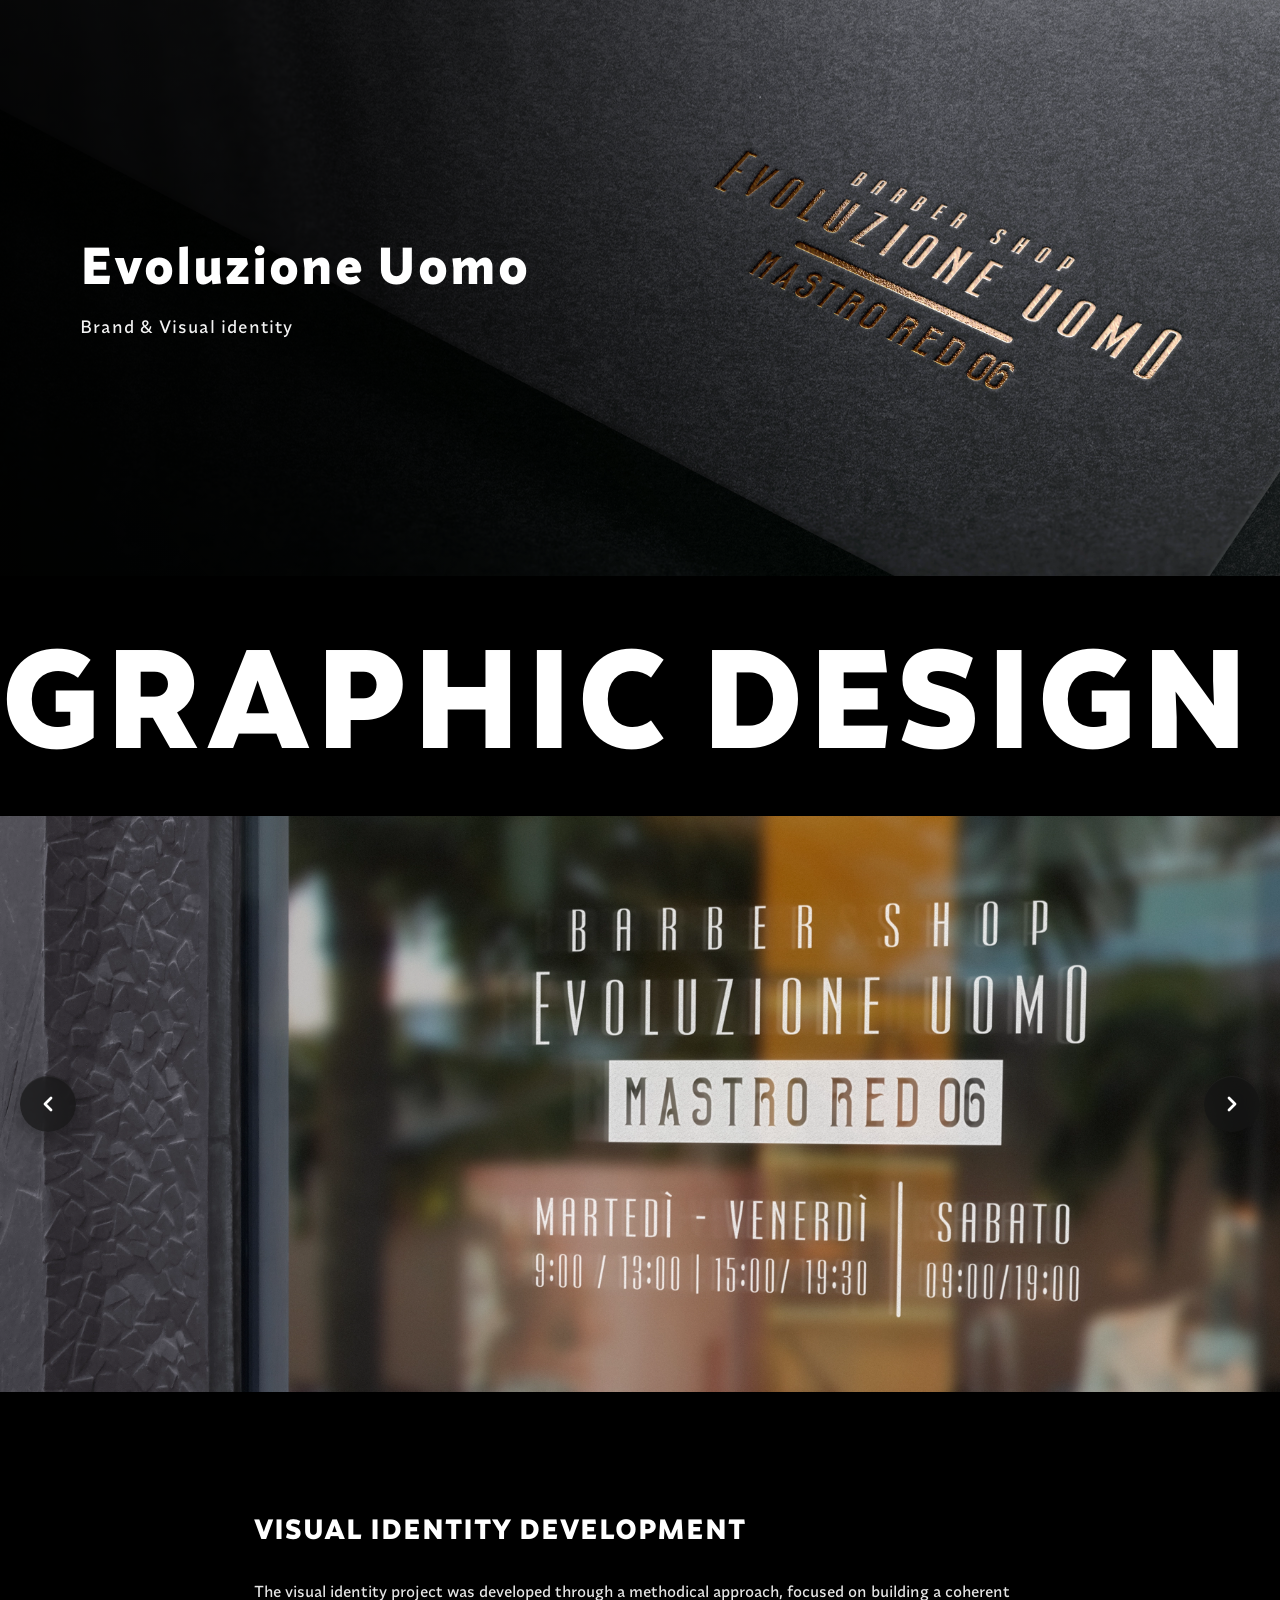
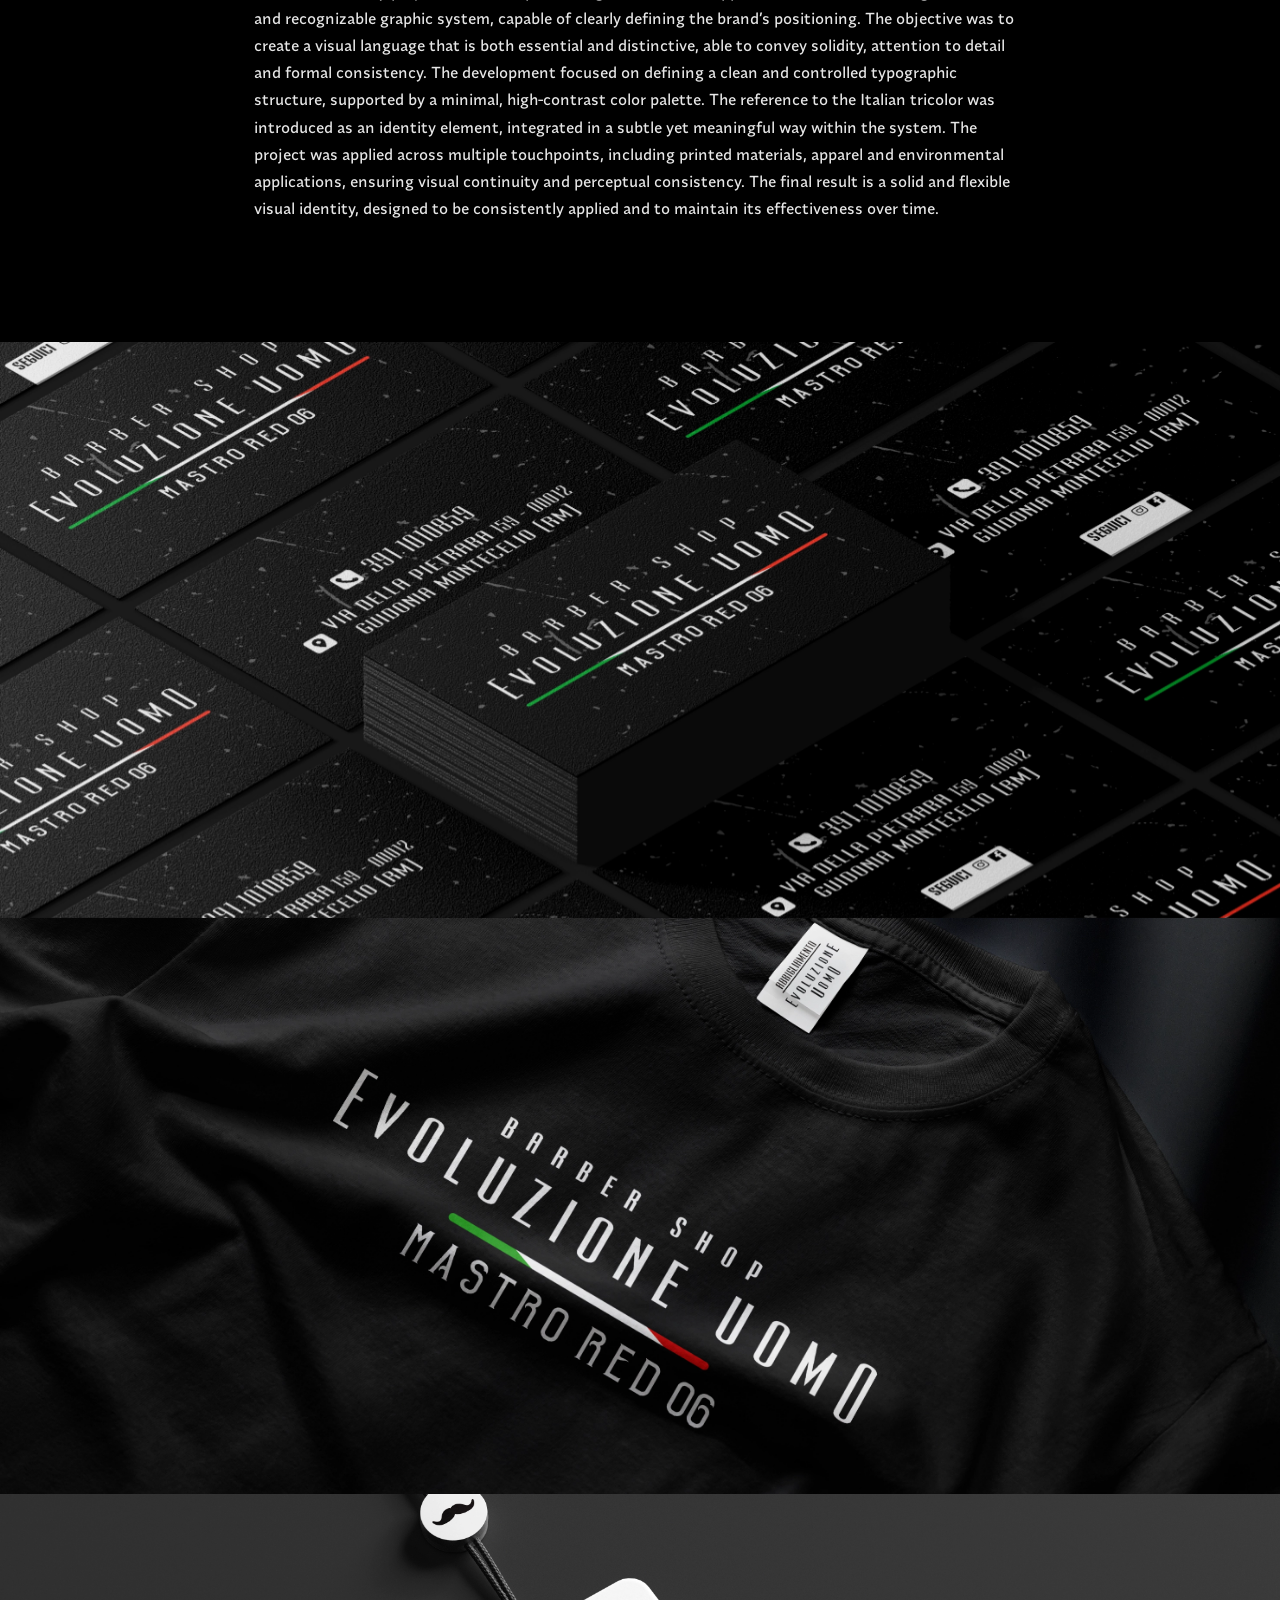
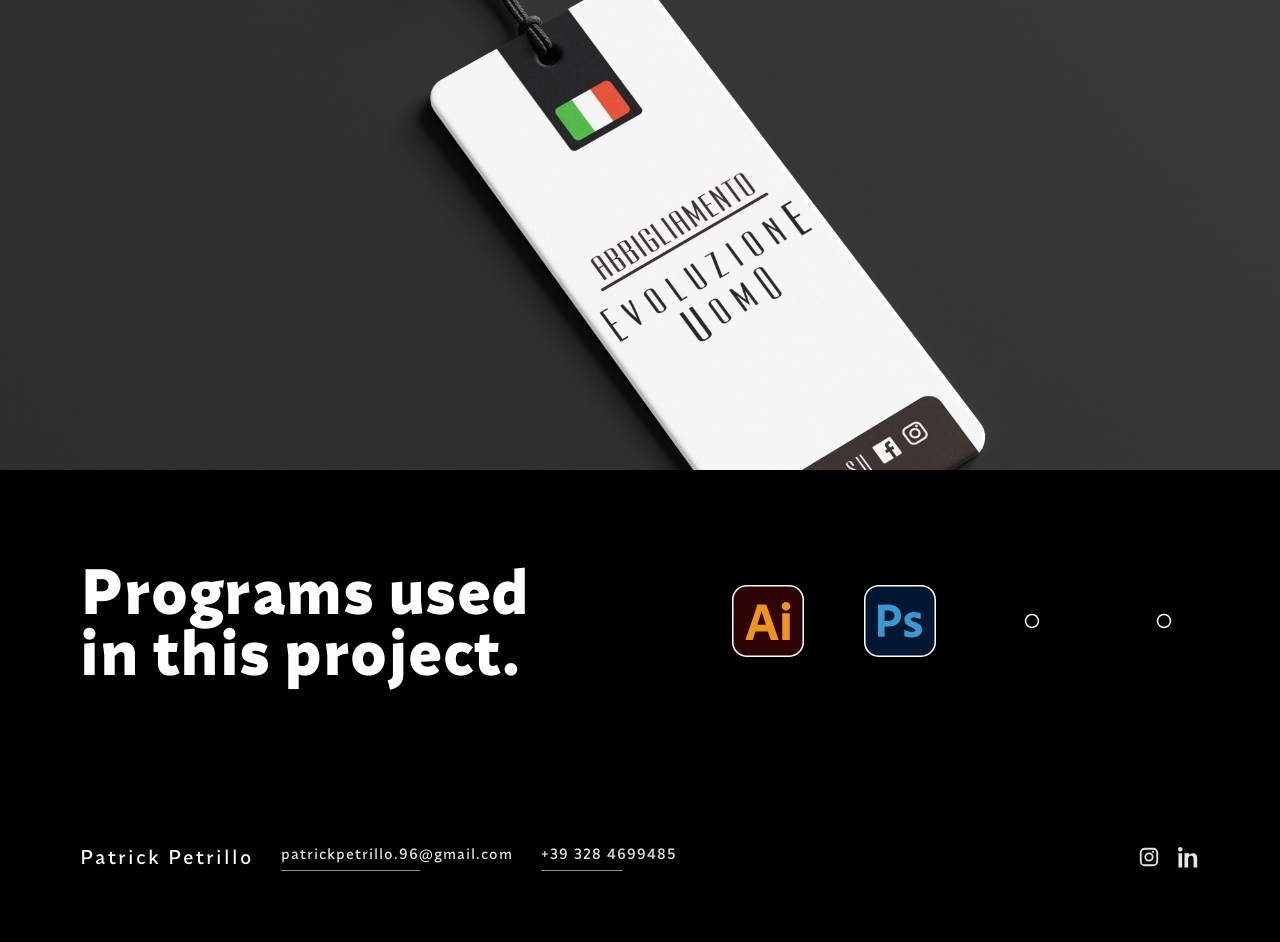
==== Evoluzione Uomo.html @ 011b824c "Update Evoluzione Uomo.html" ====
<!DOCTYPE html>
<html lang="it">
<head>
  <meta charset="UTF-8" />
  <title>Evoluzione Uomo</title>
  <meta name="viewport" content="width=device-width, initial-scale=1.0" />
  <link rel="stylesheet" href="style.css" />
  <script src="main.js" defer></script>
</head>
<body>

  <!-- =====================
     FLOATING HOME BUTTON
====================== -->
<a href="index.html" class="floating-home" aria-label="Torna alla home">
  <h1 class="floating-home__text">HOME</h1>
</a>
  

  <!-- =====================
       MODULO HERO 2
  ====================== -->
  <section class="hero2" aria-label="Rebuild">
    <div class="hero2__visual">
      <img
        class="hero2__media"
        src="Evoluzione Uomo/LogoOrizontale.webp"
        alt="Rebuild"
      />
      <div class="hero2__overlay"></div>

      <div class="hero2__inner">
        <div class="hero2__content">
          <h1 class="hero2__title">Evoluzione Uomo</h1>
          <p class="hero2__subtitle">Brand &amp; Visual identity</p>
        </div>
      </div>
    </div>
  </section>

  <!-- =====================
       MODULO MARQUEE TEXT
  ====================== -->
  <section class="marquee" aria-label="Marquee text">
    <div class="marquee-track">
      <div class="marquee-text">
        GRAPHIC DESIGN — BRAND & VISUAL IDENTITY, MERCHANDISING -
      </div>
      <div class="marquee-text" aria-hidden="true">
        GRAPHIC DESIGN — BRAND & VISUAL IDENTITY, MERCHANDISING -
      </div>
    </div>
  </section>

  <!-- =====================
       MODULO GALLERY (FULL) — SLIDER
  ====================== -->
  <section class="gallery-full" aria-label="Gallery full image" data-gallery>
    <div class="gallery-full__frame">

      <div class="gallery-full__viewport">
        <div class="gallery-full__track" data-gallery-track>
          <img class="gallery-full__slide" src="Evoluzione Uomo/Vetrofania.webp" alt="Evoluzione Uomo">
          <img class="gallery-full__slide" src="Evoluzione Uomo/Vetrofania2.webp" alt="Evoluzione Uomo">
        </div>
      </div>

      <button class="gallery-full__arrow gallery-full__arrow--left" type="button" data-gallery-prev aria-label="Immagine precedente">
        <svg class="gallery-full__arrow-svg" viewBox="0 0 24 24" aria-hidden="true">
          <path d="M15 6 L9 12 L15 18"/>
        </svg>
      </button>

      <button class="gallery-full__arrow gallery-full__arrow--right" type="button" data-gallery-next aria-label="Immagine successiva">
        <svg class="gallery-full__arrow-svg" viewBox="0 0 24 24" aria-hidden="true">
          <path d="M9 6 L15 12 L9 18"/>
        </svg>
      </button>

    </div>
  </section>

  <!-- =====================
       MODULO TESTO
  ====================== -->
  <section class="text-module2" aria-label="Testo progetto">
    <div class="text-module__inner">
      <h2 class="text-module__title">
        VISUAL IDENTITY DEVELOPMENT
      </h2>

      <div class="text-module__body">

        
        <p>
        The visual identity project was developed through a methodical approach, focused on building a coherent and recognizable graphic system, capable of clearly defining the brand’s positioning.
The objective was to create a visual language that is both essential and distinctive, able to convey solidity, attention to detail and formal consistency.
The development focused on defining a clean and controlled typographic structure, supported by a minimal, high-contrast color palette. The reference to the Italian tricolor was introduced as an identity element, integrated in a subtle yet meaningful way within the system.
The project was applied across multiple touchpoints, including printed materials, apparel and environmental applications, ensuring visual continuity and perceptual consistency.
The final result is a solid and flexible visual identity, designed to be consistently applied and to maintain its effectiveness over time.
        </p>


        
      </div>
    </div>
  </section>

  <!-- =====================
       MODULO GALLERY (FULL) — SLIDER
  ====================== -->
  <section class="gallery-full" aria-label="Gallery full image" data-gallery>
    <div class="gallery-full__frame">

      <div class="gallery-full__viewport">
        <div class="gallery-full__track" data-gallery-track>
          <img class="gallery-full__slide" src="Evoluzione Uomo/Business Cards.webp" alt="Evoluzione Uomo">
        </div>
      </div>

      <button class="gallery-full__arrow gallery-full__arrow--left" type="button" data-gallery-prev aria-label="Immagine precedente">
        <svg class="gallery-full__arrow-svg" viewBox="0 0 24 24" aria-hidden="true">
          <path d="M15 6 L9 12 L15 18"/>
        </svg>
      </button>

      <button class="gallery-full__arrow gallery-full__arrow--right" type="button" data-gallery-next aria-label="Immagine successiva">
        <svg class="gallery-full__arrow-svg" viewBox="0 0 24 24" aria-hidden="true">
          <path d="M9 6 L15 12 L9 18"/>
        </svg>
      </button>

    </div>
  </section>

  <!-- =====================
       MODULO GALLERY (FULL) — SLIDER
  ====================== -->
  <section class="gallery-full" aria-label="Gallery full image" data-gallery>
    <div class="gallery-full__frame">

      <div class="gallery-full__viewport">
        <div class="gallery-full__track" data-gallery-track>
          <img class="gallery-full__slide" src="Evoluzione Uomo/T-Shirt.webp" alt="Evoluzione Uomo">
        </div>
      </div>

      <button class="gallery-full__arrow gallery-full__arrow--left" type="button" data-gallery-prev aria-label="Immagine precedente">
        <svg class="gallery-full__arrow-svg" viewBox="0 0 24 24" aria-hidden="true">
          <path d="M15 6 L9 12 L15 18"/>
        </svg>
      </button>

      <button class="gallery-full__arrow gallery-full__arrow--right" type="button" data-gallery-next aria-label="Immagine successiva">
        <svg class="gallery-full__arrow-svg" viewBox="0 0 24 24" aria-hidden="true">
          <path d="M9 6 L15 12 L9 18"/>
        </svg>
      </button>

    </div>
  </section>

  <!-- =====================
       MODULO GALLERY (FULL) — SLIDER
  ====================== -->
  <section class="gallery-full" aria-label="Gallery full image" data-gallery>
    <div class="gallery-full__frame">

      <div class="gallery-full__viewport">
        <div class="gallery-full__track" data-gallery-track>
          <img class="gallery-full__slide" src="Evoluzione Uomo/Cartellino.webp" alt="Evoluzione Uomo">
        </div>
      </div>

      <button class="gallery-full__arrow gallery-full__arrow--left" type="button" data-gallery-prev aria-label="Immagine precedente">
        <svg class="gallery-full__arrow-svg" viewBox="0 0 24 24" aria-hidden="true">
          <path d="M15 6 L9 12 L15 18"/>
        </svg>
      </button>

      <button class="gallery-full__arrow gallery-full__arrow--right" type="button" data-gallery-next aria-label="Immagine successiva">
        <svg class="gallery-full__arrow-svg" viewBox="0 0 24 24" aria-hidden="true">
          <path d="M9 6 L15 12 L9 18"/>
        </svg>
      </button>

    </div>
  </section>

  <!-- =====================
       MODULO PROGRAMS USED
  ====================== -->
  <section class="programs-module-1" aria-label="Programs used in this project">
    <div class="programs-module__inner">

      <div class="programs-module__text">
        <h2 class="programs-module__title-1">
          Programs used<br>
          in this project.
        </h2>
      </div>

      <div class="programs-module__icons">
        <div class="programs-module__grid">

          <div class="programs-module__icon">
            <img src="SVG/icon 01-01.svg" alt="Program icon 1">
          </div>

          <div class="programs-module__icon">
            <img src="SVG/icon 01-02.svg" alt="Program icon 2">
          </div>

          <div class="programs-module__icon">
            <img src="SVG/icon 01-05.svg" alt="Program icon 3">
          </div>

          <div class="programs-module__icon">
            <img src="SVG/icon 01-05.svg" alt="Program icon 4">
          </div>

        </div>
      </div>

    </div>
  </section>






  
  <!-- =====================
       MODULO CONTATTI & SOCIAL
  ====================== -->
  <section class="contact-bar" aria-label="Contatti e social">
    <div class="contact-bar__inner">

      <div class="contact-bar__left">
        <span class="contact-bar__name">Patrick Petrillo</span>

        <a class="contact-bar__link" href="mailto:patrickpetrillo.96@gmail.com">
          patrickpetrillo.96@gmail.com
        </a>

        <a class="contact-bar__link" href="tel:+393284699485">
          +39 328 4699485
        </a>
      </div>

      <div class="contact-bar__right" aria-label="Social links">
        <a class="contact-bar__social" href="https://www.instagram.com/patrickpetrillo/" target="_blank" rel="noopener" aria-label="Instagram">
          <svg viewBox="0 0 24 24" aria-hidden="true">
            <path d="M7.5 2h9A5.5 5.5 0 0 1 22 7.5v9A5.5 5.5 0 0 1 16.5 22h-9A5.5 5.5 0 0 1 2 16.5v-9A5.5 5.5 0 0 1 7.5 2zm0 2A3.5 3.5 0 0 0 4 7.5v9A3.5 3.5 0 0 0 7.5 20h9a3.5 3.5 0 0 0 3.5-3.5v-9A3.5 3.5 0 0 0 16.5 4h-9z"/>
            <path d="M12 7a5 5 0 1 1 0 10 5 5 0 0 1 0-10zm0 2a3 3 0 1 0 0 6 3 3 0 0 0 0-6z"/>
            <path d="M17.6 6.4a1.2 1.2 0 1 1-2.4 0 1.2 1.2 0 0 1 2.4 0z"/>
          </svg>
        </a>

        <a class="contact-bar__social" href="https://www.linkedin.com/in/patrick-petrillo-040746150/" target="_blank" rel="noopener" aria-label="LinkedIn">
          <svg viewBox="0 0 24 24" aria-hidden="true">
            <path d="M4.98 3.5C4.98 4.88 3.87 6 2.5 6S0 4.88 0 3.5 1.12 1 2.5 1s2.48 1.12 2.48 2.5zM0.5 23.5h4V7.98h-4V23.5zM8.5 7.98h3.83v2.12h.05c.53-1 1.84-2.06 3.79-2.06 4.05 0 4.8 2.66 4.8 6.12v9.34h-4v-8.28c0-1.97-.04-4.5-2.74-4.5-2.74 0-3.16 2.14-3.16 4.35v8.43h-4V7.98z"/>
          </svg>
        </a>
      </div>

    </div>
  </section>

</body>
</html>
---- style.css ----
/* =====================
   RESET
===================== */
* {
  margin: 0;
  padding: 0;
  box-sizing: border-box;
}

/* =====================
   FONT
===================== */
@font-face {
  font-family: "Synonym_Bold";
  src: url("Font/Synonym-Bold.otf") format("opentype");
  font-weight: 400;
  font-style: normal;
  font-display: swap;
}

@font-face {
  font-family: "Synonym_Medium";
  src: url("Font/Synonym-Medium.otf") format("opentype");
  font-weight: 400;
  font-style: normal;
  font-display: swap;
}

@font-face {
  font-family: "Synonym_Light";
  src: url("Font/Synonym-Light.otf") format("opentype");
  font-weight: 400;
  font-style: normal;
  font-display: swap;
}

/* =====================
   TYPOGRAPHY SYSTEM
===================== */
:root {
  --font-primary: "Synonym_Bold", sans-serif;
  --font-secondary: "Synonym_Medium", sans-serif;

  --font-h1: var(--font-primary);
  --font-h2: var(--font-primary);
  --font-h3: var(--font-primary);
  --font-h4: var(--font-primary);
  --font-h5: var(--font-primary);
  --font-h6: var(--font-primary);
  --font-body: var(--font-primary);

  --weight-h1: 700;
  --weight-h2: 600;
  --weight-h3: 600;
  --weight-h4: 600;
  --weight-h5: 600;
  --weight-h6: 600;
  --weight-body: 400;
}

/* =====================
   BASE
===================== */
html,
body {
  width: 100%;
  overflow-x: hidden;
}

body {
  background: #000;
  color: #fff;
  font-family: "Synonym_Medium", sans-serif;
  font-weight: var(--weight-body);
  line-height: 1.5;
  -webkit-font-smoothing: antialiased;
  text-rendering: optimizeLegibility;
}


/* =====================
   HEADINGS
===================== */
h1,
h2,
h3,
h4,
h5,
h6 {
  margin: 0;
  line-height: 1.2;
}

h1 {
  font-family: "Synonym_Bold", sans-serif;
  font-weight: var(--weight-h1);
  font-size: clamp(40px, 5vw, 64px);
  letter-spacing: 1px;
}

h2 {
  font-family: "Synonym_Bold", sans-serif;
  font-weight: var(--weight-h2);
  font-size: clamp(32px, 4vw, 48px);
  letter-spacing: 0.5px;
}

h3 {
  font-family: "Synonym_Bold", sans-serif;
  font-weight: var(--weight-h3);
  font-size: clamp(24px, 3vw, 32px);
  letter-spacing: 0.5px;
}

h4 {
  font-family: "Synonym_Light", sans-serif;
  font-weight: var(--weight-h4);
  letter-spacing: 8px;
}

h5 {
  font-family: var(--font-h5);
  font-weight: var(--weight-h5);
  font-size: 16px;
}

h6 {
  font-family: var(--font-h6);
  font-weight: var(--weight-h6);
  font-size: 14px;
}

/* =====================
   TEXT
===================== */
p {
  font-size: 16px;
  line-height: 1.7;
  opacity: 0.9;
  margin: 0;
}

/* =====================
   MODULO HERO
===================== */
.hero {
  position: relative;
  height: 100vh;
  overflow: hidden;
}

.hero-media {
  position: absolute;
  inset: 0;
  width: 100%;
  height: 100%;
  object-fit: cover;
  transform: scale(1.05);
}

.hero-video {
  z-index: 0;
}

.hero-img {
  z-index: -1;
}

.hero::after {
  content: "";
  position: absolute;
  inset: 0;
  background: rgba(0, 0, 0, 0.45);
  z-index: 1;
}

.hero-content {
  position: relative;
  z-index: 2;
  height: 100%;
  padding: 80px;
  display: flex;
  flex-direction: column;
  justify-content: flex-end;
  align-items: center;
  text-align: center;
}

.hero-content h1 {
  font-size: 40px;
  letter-spacing: 4px;
  margin-bottom: 10px;
}

.hero-scroll {
  display: flex;
  flex-direction: column;
  align-items: center;
  font-size: 10px;
  letter-spacing: 3px;
  opacity: 0.8;
}

.arrow {
  width: 1px;
  height: 30px;
  background: #fff;
  margin-top: 10px;
  animation: arrowMove 1.6s infinite ease-in-out;
}

@keyframes arrowMove {
  0% {
    transform: translateY(0);
    opacity: 0.2;
  }
  50% {
    transform: translateY(12px);
    opacity: 1;
  }
  100% {
    transform: translateY(0);
    opacity: 0.2;
  }
}

/* =====================
   MODULO MARQUEE TEXT
===================== */
.marquee {
  background: #000000;
  color: #ffffff;
  overflow: hidden;
  height: 240px;
  display: flex;
  align-items: center;
}

.marquee-track {
  display: flex;
  width: max-content;
  will-change: transform;
  animation: marqueeMove 22s linear infinite;
}

.marquee-text {
  font-family: "Synonym_Bold", sans-serif;
  font-size: 140px;
  font-weight: 600;
  letter-spacing: 2px;
  white-space: nowrap;
  padding-right: 80px;
  line-height: 1;
}

@keyframes marqueeMove {
  from {
    transform: translateX(0);
  }
  to {
    transform: translateX(-50%);
  }
}

.marquee:hover .marquee-track {
  animation-duration: 28s;
}

@media (max-width: 600px) {
  .marquee {
    height: 120px;
  }

  .marquee-text {
    font-size: 62px;
    padding-right: 40px;
    letter-spacing: 1px;
  }

  .marquee-track {
    animation-duration: 18s;
  }
}

/* =====================
   MODULO PORTFOLIO
===================== */
.portfolio {
  background: #000000;
  padding: 0 0 110px;
}

.portfolio__grid {
  max-width: 1320px;
  margin: 0 auto;
  padding: 0 80px;
  display: grid;
  grid-template-columns: repeat(3, minmax(0, 1fr));
  gap: 34px;
}

.p-card {
  position: relative;
  display: block;
  height: 520px;
  border-radius: 28px;
  overflow: hidden;
  text-decoration: none;
  color: #fff;
  background: #111;
  transform: translateZ(0);
}

.p-card--big {
  grid-column: span 2;
}

.p-card__img {
  position: absolute;
  inset: 0;
  width: 100%;
  height: 100%;
  object-fit: cover;
  transform: scale(1.03);
  transition: transform 0.85s ease;
}

.p-card__overlay {
  position: absolute;
  inset: 0;
  background: linear-gradient(
    to top,
    rgba(0, 0, 0, 0.78) 0%,
    rgba(0, 0, 0, 0.3) 42%,
    rgba(0, 0, 0, 0) 70%
  );
  opacity: 0.95;
  transition: opacity 0.35s ease;
  pointer-events: none;
}

.p-card__content {
  position: absolute;
  left: 0;
  right: 0;
  bottom: 40px;
  text-align: center;
  padding: 0 0px;
}

.p-card__title {
  font-size: 44px;
  font-weight: 400;
  letter-spacing: 1px;
  line-height: 0.9;
  margin-bottom: 6px;
}

.p-card__cta {
  display: inline-flex;
  align-items: center;
  gap: 20px;
  font-size: 15px;
  letter-spacing: 1px;
  opacity: 0.92;
  position: relative;
  padding-bottom: 0.5px;
}

.p-card__cta::after {
  content: "";
  position: absolute;
  left: 0;
  right: 0;
  bottom: 0;
  height: 1px;
  background: rgba(255, 255, 255, 0.78);
  transform: scaleX(0.72);
  transform-origin: center;
  transition: transform 0.25s ease, opacity 0.25s ease;
  opacity: 0.85;
}

.p-card__chev {
  font-size: 18px;
  line-height: 0.5;
  transform: translateY(-1px);
}

.p-card:hover .p-card__img {
  transform: scale(1.1);
}

.p-card:hover .p-card__overlay {
  opacity: 1;
}

.p-card:hover .p-card__cta::after {
  transform: scaleX(1);
  opacity: 1;
}

@media (max-width: 1100px) {
  .portfolio__grid {
    padding: 0 28px;
    grid-template-columns: repeat(2, minmax(0, 1fr));
    gap: 24px;
  }

  .p-card--big {
    grid-column: 1 / -1;
  }

  .p-card {
    height: 460px;
    border-radius: 24px;
  }

  .p-card__title {
    font-size: 36px;
  }
}

@media (max-width: 640px) {
  .portfolio {
    padding: 70px 0 90px;
  }

  .portfolio__grid {
    grid-template-columns: 1fr;
    gap: 18px;
    padding: 0 18px;
  }

  .p-card {
    height: 64vw;
    min-height: 360px;
    border-radius: 22px;
  }

  .p-card__title {
    font-size: 30px;
  }
}





/* =====================
   MODULO TESTO
===================== */
.text-module {
  background: #ffffff;
  color: #000000;
  padding: 120px 0;
}

.text-module2 {
  background: #000000;
  color: #ffffff;
  padding: 120px 0;
}

.text-module__inner {
  max-width: 820px;
  margin: 0 auto;
  padding: 0 24px;
}

.text-module__title {
  font-size: 28px;
  font-weight: 500;
  letter-spacing: 1px;
  margin-bottom: 32px;
}

.text-module__body p {
  font-size: 16px;
  line-height: 1.7;
  margin-bottom: 24px;
  opacity: 0.9;
}

.text-module__body p:last-child {
  margin-bottom: 0;
}

@media (max-width: 600px) {
  .text-module,
  .text-module2 {
    padding: 80px 0;
  }

  .text-module__inner {
    padding: 0 18px;
  }

  .text-module__title {
    font-size: 24px;
  }

  .text-module__body p {
    font-size: 15px;
  }
}




/* =====================
   VIDEO GRID REEL
===================== */
.video-grid-reel {
  display: grid;
  grid-template-columns: repeat(3, 1fr);
  gap: 0;
}

.video-grid-reel__item {
  position: relative;
  overflow: hidden;
  aspect-ratio: 9 / 16;
  background: #000;
}

.video-grid-reel__media {
  width: 100%;
  height: 100%;
  object-fit: cover;
  display: block;
  transition: transform 0.4s ease;
}

.video-grid-reel__item:hover .video-grid-reel__media {
  transform: scale(1.03);
}

.video-grid-reel__fullscreen {
  position: absolute;
  bottom: 12px;
  right: 12px;
  z-index: 2;
  width: 42px;
  height: 42px;
  border: none;
  border-radius: 50%;
  background: rgba(0, 0, 0, 0.6);
  color: white;
  font-size: 18px;
  cursor: pointer;
  transition: all 0.25s ease;
}

.video-grid-reel__fullscreen:hover {
  background: rgba(0, 0, 0, 0.8);
  transform: scale(1.1);
}

.video-grid-reel__media:fullscreen {
  width: 100%;
  height: 100%;
  object-fit: contain;
  background: black;
}

.video-grid-reel__media:-webkit-full-screen {
  width: 100%;
  height: 100%;
  object-fit: contain;
  background: black;
}

@media (max-width: 1024px) {
  .video-grid-reel {
    grid-template-columns: repeat(2, 1fr);
  }
}

@media (max-width: 768px) {
  .video-grid-reel {
    grid-template-columns: 1fr;
  }
}





/* =====================
   MODULO GALLERY (FULL)
===================== */
.gallery-full {
  background: #000;
  height: 64vh;
  min-height: 520px;
  max-height: 720px;
  display: flex;
  align-items: center;
  overflow: hidden;
}

.gallery-full__frame {
  position: relative;
  width: 100%;
  height: 100%;
  background: #111;
  overflow: hidden;
}

.gallery-full__viewport {
  width: 100%;
  height: 100%;
  overflow: hidden;
}

.gallery-full__track {
  height: 100%;
  width: 100%;
  display: flex;
  transform: translate3d(0, 0, 0);
  transition: transform 0.65s cubic-bezier(0.22, 0.61, 0.36, 1);
  will-change: transform;
}

.gallery-full__slide {
  flex: 0 0 100%;
  width: 100%;
  height: 100%;
  object-fit: cover;
  user-select: none;
  -webkit-user-drag: none;
}

.gallery-full__arrow {
  position: absolute;
  top: 50%;
  transform: translateY(-50%);
  z-index: 5;
  width: 56px;
  height: 56px;
  border: none;
  border-radius: 50%;
  cursor: pointer;
  display: flex;
  align-items: center;
  justify-content: center;
  background: rgba(20, 20, 20, 0.72);
  backdrop-filter: blur(12px);
  -webkit-backdrop-filter: blur(12px);
  box-shadow:
    0 8px 24px rgba(0, 0, 0, 0.35),
    inset 0 1px 1px rgba(255, 255, 255, 0.05);
  transition:
    transform 0.25s ease,
    background 0.25s ease,
    box-shadow 0.25s ease;
}

.gallery-full__arrow:hover {
  transform: translateY(-50%) scale(1.08);
  background: rgba(25, 25, 25, 0.85);
  box-shadow:
    0 12px 28px rgba(0, 0, 0, 0.45),
    inset 0 1px 1px rgba(255, 255, 255, 0.06);
}

.gallery-full__arrow:active {
  transform: translateY(-50%) scale(0.94);
}

.gallery-full__arrow:focus-visible {
  outline: 2px solid #fff;
  outline-offset: 3px;
}

.gallery-full__arrow-svg {
  width: 24px;
  height: 24px;
  stroke: #fff;
  stroke-width: 2.8;
  stroke-linecap: round;
  stroke-linejoin: round;
  fill: none;
}

.gallery-full__arrow--left {
  left: 20px;
}

.gallery-full__arrow--right {
  right: 20px;
}

.gallery-full__arrow[hidden] {
  display: none;
}

@media (max-width: 900px) {
  .gallery-full {
    height: 45vh;
    min-height: 460px;
  }

  .gallery-full__arrow {
    width: 48px;
    height: 48px;
  }

  .gallery-full__arrow-svg {
    width: 20px;
    height: 20px;
  }

  .gallery-full__arrow--left {
    left: 10px;
  }

  .gallery-full__arrow--right {
    right: 10px;
  }
}

@media (max-width: 600px) {
  .gallery-full {
    height: 50vh;
    min-height: 420px;
  }
}








/* =====================
   MODULO VIDEO
===================== */
.video-module {
  position: relative;
  height: 100vh;
  overflow: hidden;
}

.video-module__media {
  position: absolute;
  inset: 0;
  width: 100%;
  height: 100%;
  object-fit: cover;
  transform: scale(1);
  z-index: 0;
}


/* =====================
   MOBILE FIX
===================== */
@media (max-width: 600px) {

  .video-module {
    height: 50vh;
  }

  .video-module__media {
    object-fit: cover;
    transform: scale(1.0);
    object-position: center center;
  }

}










/* =====================
   MODULO CONTATTI & SOCIAL
===================== */
.contact-bar {
  background: #000;
  padding: 70px 0;
}

.contact-bar__inner {
  max-width: 1320px;
  margin: 0 auto;
  padding: 0 80px;
  display: flex;
  align-items: center;
  justify-content: space-between;
  gap: 40px;
}

.contact-bar__left {
  display: flex;
  align-items: center;
  gap: 28px;
  flex-wrap: wrap;
}

.contact-bar__name {
  font-size: 20px;
  letter-spacing: 2px;
  font-weight: 500;
  white-space: nowrap;
}

.contact-bar__link {
  color: #fff;
  text-decoration: none;
  font-size: 15px;
  letter-spacing: 1px;
  opacity: 0.9;
  position: relative;
  padding-bottom: 6px;
}

.contact-bar__link::after {
  content: "";
  position: absolute;
  left: 0;
  right: 0;
  bottom: 0;
  height: 1px;
  background: rgba(255, 255, 255, 0.75);
  transform: scaleX(0.6);
  transform-origin: left;
  opacity: 0.85;
  transition: transform 0.22s ease, opacity 0.22s ease;
}

.contact-bar__link:hover::after {
  transform: scaleX(1);
  opacity: 1;
}

.contact-bar__right {
  display: flex;
  align-items: center;
  gap: 18px;
}

.contact-bar__social {
  width: 22px;
  height: 22px;
  display: grid;
  place-items: center;
  color: #fff;
  opacity: 0.9;
  transition: opacity 0.2s ease, transform 0.2s ease;
  text-decoration: none;
}

.contact-bar__social:hover {
  opacity: 1;
  transform: scale(1.05);
}

.contact-bar__social svg {
  width: 100%;
  height: 100%;
  fill: currentColor;
}

@media (max-width: 900px) {
  .contact-bar__inner {
    padding: 0 18px;
    flex-direction: column;
    align-items: flex-start;
    gap: 26px;
  }

  .contact-bar__right {
    justify-content: flex-start;
  }
}

@media (max-width: 600px) {
  .contact-bar {
    padding: 46px 0;
  }

  .contact-bar__inner {
    padding: 0 18px;
    gap: 22px;
    align-items: center;
    text-align: center;
  }

  .contact-bar__left {
    gap: 14px;
    flex-direction: column;
    align-items: center;
    width: 100%;
  }

  .contact-bar__name {
    font-size: 18px;
    letter-spacing: 1.4px;
    text-align: center;
  }

  .contact-bar__link {
    font-size: 14px;
    padding-bottom: 4px;
  }

  .contact-bar__link::after {
    left: 50%;
    right: auto;
    width: 100%;
    transform: translateX(-50%) scaleX(0.6);
    transform-origin: center;
  }

  .contact-bar__link:hover::after {
    transform: translateX(-50%) scaleX(1);
  }

  .contact-bar__right {
    gap: 16px;
    justify-content: center;
    width: 100%;
  }

  .contact-bar__social {
    width: 24px;
    height: 24px;
  }
}


/* =====================
   MODULO PROGRAMS USED
===================== */
.programs-module {
  background: #f3f3f3;
  padding: 90px 80px;
}

.programs-module-1 {
  background: #000000;
  padding: 90px 80px;
}

.programs-module__inner {
  max-width: 1600px;
  margin: 0 auto;
  display: flex;
  justify-content: space-between;
  align-items: center;
  gap: 90px;
}

.programs-module__text {
  flex: 0 0 44%;
  display: flex;
  justify-content: flex-start;
}

.programs-module__title {
  font-family: var(--font-h1);
  font-size: clamp(40px, 5vw, 84px);
  line-height: 0.95;
  font-weight: 200;
  color: #000000;
  margin: 0;
}

.programs-module__title-1 {
  font-family: var(--font-h1);
  font-size: clamp(40px, 5vw, 84px);
  line-height: 0.95;
  font-weight: 200;
  color: #ffffff;
  margin: 0;
}

.programs-module__icons {
  flex: 0 0 42%;
  display: flex;
  justify-content: center;
}

.programs-module__grid {
  width: 100%;
  max-width: 720px;
  display: grid;
  grid-template-columns: repeat(4, auto);
  column-gap: 60px;
  align-items: center;
  justify-content: flex-end;
}

.programs-module__icon {
  width: 72px;
  height: 72px;
  display: flex;
  align-items: center;
  justify-content: center;
}

.programs-module__icon img {
  width: 100%;
  height: 100%;
  object-fit: contain;
  display: block;
  transition: transform 0.3s ease;
}

.programs-module__icon:hover img {
  transform: scale(1.08);
}

@media (max-width: 1200px) {
  .programs-module,
  .programs-module-1 {
    padding: 70px 50px;
  }

  .programs-module__inner {
    gap: 60px;
  }

  .programs-module__grid {
    column-gap: 60px;
    row-gap: 55px;
  }
}

@media (max-width: 900px) {
  .programs-module__inner {
    flex-direction: column;
    align-items: flex-start;
    gap: 50px;
  }

  .programs-module__text,
  .programs-module__icons {
    flex: none;
    width: 100%;
  }

  .programs-module__icons {
    justify-content: flex-start;
  }

  .programs-module__grid {
    max-width: 100%;
    justify-content: flex-start;
  }
}

@media (max-width: 600px) {
  .programs-module,
  .programs-module-1 {
    padding: 50px 24px;
  }

  .programs-module__inner {
    gap: 42px;
    align-items: center;
  }

  .programs-module__text {
    justify-content: center;
    width: 100%;
  }

  .programs-module__title,
  .programs-module__title-1 {
    text-align: center;
    width: 100%;
  }

  .programs-module__icons {
    justify-content: center;
    width: 100%;
  }

  .programs-module__grid {
    grid-template-columns: repeat(2, 1fr);
    column-gap: 36px;
    row-gap: 36px;
    justify-content: center;
    justify-items: center;
    max-width: 260px;
    margin: 0 auto;
  }

  .programs-module__icon {
    width: 62px;
    height: 62px;
  }
}




/* =====================
   MODULO VIDEO GRID REEL + FULLSCREEN
===================== */
.video-grid-reel {
  display: grid;
  grid-template-columns: repeat(3, 1fr);
  gap: 18px;
  padding: 24px;
  background: #000;
}

.video-grid-reel__item {
  position: relative;
  overflow: hidden;
  border-radius: 14px;
}

.video-grid-reel__media {
  display: block;
  width: 100%;
  aspect-ratio: 9 / 16;
  object-fit: cover;
}

.video-grid-reel__fullscreen {
  position: absolute;
  right: 10px;
  bottom: 10px;
  width: 38px;
  height: 38px;
  border: 0;
  border-radius: 999px;
  background: rgba(0,0,0,0.55);
  color: #fff;
  cursor: pointer;
}

/* tablet */
@media (max-width: 900px) {
  .video-grid-reel {
    gap: 12px;
    padding: 18px;
  }

  .video-grid-reel__fullscreen {
    width: 34px;
    height: 34px;
    right: 8px;
    bottom: 8px;
  }
}

/* mobile */
@media (max-width: 600px) {
  .video-grid-reel {
    grid-template-columns: repeat(3, 1fr);
    gap: 8px;
    padding: 12px;
  }

  .video-grid-reel__item {
    border-radius: 10px;
  }

  .video-grid-reel__media {
    aspect-ratio: 9 / 16;
  }

  .video-grid-reel__fullscreen {
    width: 28px;
    height: 28px;
    right: 6px;
    bottom: 6px;
    font-size: 14px;
  }
}



/* =====================
   MODULO HERO 2
===================== */
.hero2 {
  position: relative;
  background: #000;
  --hero-side-space: 80px;
}

.hero2__visual {
  position: relative;
  height: 64svh;
  min-height: 520px;
  max-height: 720px;
  overflow: hidden;
}

.hero2__media {
  position: absolute;
  inset: 0;
  width: 100%;
  height: 100%;
  object-fit: cover;
}

.hero2__overlay {
  position: absolute;
  inset: 0;
  background: linear-gradient(
    90deg,
    rgba(0, 0, 0, 0.86) 0%,
    rgba(0, 0, 0, 0.72) 26%,
    rgba(0, 0, 0, 0.42) 46%,
    rgba(0, 0, 0, 0.18) 60%,
    rgba(0, 0, 0, 0) 72%
  );
}

.hero2__inner {
  position: relative;
  z-index: 2;
  height: 100%;
  max-width: 1320px;
  margin: 0 auto;
  padding: 0 var(--hero-side-space);
  display: flex;
  align-items: center;
}

.hero2__content {
  width: min(520px, 70%);
  color: #fff;
  display: flex;
  flex-direction: column;
  align-items: flex-start;
}

.hero2__back {
  display: inline-flex;
  align-items: center;
  justify-content: center;
  width: 42px;
  height: 42px;
  margin: 0 0 32px;
  color: #fff;
  text-decoration: none;
  background: transparent;
  border: 0;
  padding: 0;
}

.hero2__back-icon {
  width: 28px;
  height: 28px;
  display: block;
}

.hero2__title {
  font-size: 52px;
  font-weight: 500;
  letter-spacing: 2px;
  margin: 0 0 16px;
}

.hero2__subtitle {
  font-size: 18px;
  letter-spacing: 1px;
  margin: 0;
  opacity: 0.95;
}

.hero2__text {
  font-size: 15px;
  line-height: 1.6;
  margin: 0;
  opacity: 0.85;
}

@media (max-width: 900px) {
  .hero2 {
    --hero-side-space: 24px;
  }

  .hero2__visual {
    height: 58svh;
    min-height: 460px;
  }

  .hero2__content {
    width: 78%;
  }

  .hero2__back {
    width: 40px;
    height: 40px;
    margin-bottom: 34px;
  }

  .hero2__back-icon {
    width: 24px;
    height: 24px;
  }

  .hero2__title {
    font-size: 38px;
  }
}

@media (max-width: 600px) {
  .hero2 {
    --hero-side-space: 50px;
  }

  .hero2__visual {
    min-height: 420px;
  }

  .hero2__media {
    object-position: 80% center;
  }

  .hero2__content {
    width: 100%;
  }

  .hero2__back {
    width: 38px;
    height: 38px;
    margin-bottom: 28px;
  }

  .hero2__back-icon {
    width: 22px;
    height: 22px;
  }

  .hero2__title {
    font-size: 32px;
  }

  .hero2__subtitle {
    font-size: 16px;
  }
}















/* =====================
   FLOATING HOME BUTTON
===================== */
.floating-home{
  position: fixed;
  top: 20px;
  left: 50%;
  transform: translateX(-50%) translateY(-20px) scale(.96);
  z-index: 9999;

  display: inline-flex;
  align-items: center;
  justify-content: center;

  min-width: 110px;
  height: 46px;
  padding: 0 22px;

  background: rgba(15,15,15,0.88);
  backdrop-filter: blur(18px);
  -webkit-backdrop-filter: blur(18px);

  border: 1px solid rgba(255,255,255,0.08);
  border-radius: 999px;

  color: #fff;
  text-decoration: none;

  box-shadow:
    0 10px 30px rgba(0,0,0,0.22),
    inset 0 1px 0 rgba(255,255,255,0.08);

  opacity: 0;
  visibility: hidden;
  pointer-events: none;

  transition:
    opacity 0.35s ease,
    transform 0.35s ease,
    visibility 0.35s ease,
    background 0.25s ease;
}


/* Stato visibile */
.floating-home--visible{
  opacity: 1;
  visibility: visible;
  pointer-events: auto;
  transform: translateX(-50%) translateY(0) scale(1);
}


/* Hover */
.floating-home:hover{
  background: rgba(25,25,25,0.94);
}


/* Testo / H1 */
.floating-home__text{
  margin: 0;
  padding: 0;

  line-height: 0;

  font-size: 16px;
  font-weight: 500;
  letter-spacing: 0.08em;
  text-transform: uppercase;

  color: #fff;
}


/* Mobile */
@media (max-width: 768px){

  .floating-home{
    top: 14px;
    min-width: 96px;
    height: 42px;
    padding: 0 18px;
  }

  .floating-home__text{
    font-size: 12px;
    letter-spacing: 0.07em;
  }

}






/* =====================
   MODULO VIDEO + TESTO
===================== */
.image-text-module {
  padding: 120px 60px;
  background: #000;
  color: #fff;
}

.image-text-module_1 {
  padding: 120px 60px;
  background: #fff;
  color: #000;
}


.image-text-module--light {
  background: #fff;
  color: #000;
}

/* GRID */
.image-text-module__inner {
  display: grid;
  grid-template-columns: 1fr 1fr;
  gap: 80px;
  align-items: center;
}

/* VIDEO WRAPPER */
.image-text-module__media {
  position: relative;
  width: 100%;
  aspect-ratio: 9 / 16;
  max-height: 600px;
  overflow: hidden;
  background: #111;
}

/* VIDEO */
.image-text-module__video {
  width: 100%;
  height: 100%;
  object-fit: cover;
  display: block;
}

/* HOVER LEGGERO */
.image-text-module__media:hover .image-text-module__video {
  transform: scale(1.03);
}

.image-text-module__video {
  transition: transform 0.4s ease;
}

/* FULLSCREEN COME VIDEO GRID REEL */
.image-text-module__video:fullscreen {
  width: 100%;
  height: 100%;
  object-fit: contain;
  background: black;
}

.image-text-module__video:-webkit-full-screen {
  width: 100%;
  height: 100%;
  object-fit: contain;
  background: black;
}

.image-text-module__video:-moz-full-screen {
  width: 100%;
  height: 100%;
  object-fit: contain;
  background: black;
}

/* TESTO */
.image-text-module__title {
  font-size: 32px;
  font-weight: 600;
  margin-bottom: 24px;
}

.image-text-module__body {
  font-size: 16px;
  line-height: 1.7;
  color: inherit;
}

.image-text-module__body_1 {
  font-size: 16px;
  line-height: 1.7;
  color: inherit;
}

.image-text-module__body p {
  margin: 0 0 16px;
}

/* FULLSCREEN BUTTON */
.image-text-module__fullscreen {
  position: absolute;
  bottom: 12px;
  right: 12px;
  z-index: 20;
  width: 42px;
  height: 42px;
  border: none;
  border-radius: 50%;
  background: rgba(0, 0, 0, 0.6);
  color: white;
  font-size: 18px;
  cursor: pointer;
  transition: all 0.25s ease;
}

.image-text-module__fullscreen:hover {
  background: rgba(0, 0, 0, 0.8);
  transform: scale(1.1);
}

/* VERSIONE LIGHT */
.image-text-module--light .image-text-module__fullscreen {
  background: rgba(255, 255, 255, 0.7);
  color: #000;
}

/* TABLET */
@media (max-width: 991px) {
  .image-text-module {
    padding: 90px 30px;
  }

  .image-text-module__inner {
    grid-template-columns: 1fr;
    gap: 40px;
  }

  .image-text-module__media {
    max-height: none;
  }

  .image-text-module__title {
    font-size: 28px;
  }
}

/* MOBILE */
@media (max-width: 640px) {
  .image-text-module {
    padding: 70px 20px;
  }

  .image-text-module__inner {
    grid-template-columns: 1fr;
    gap: 30px;
  }

  /* MEDIA QUADRATA */
  .image-text-module__media {
    aspect-ratio: 1 / 1;
    max-height: none;
  }

  .image-text-module__title {
    font-size: 24px;
  }

  .image-text-module__body {
    font-size: 15px;
  }

  .image-text-module__fullscreen {
    width: 40px;
    height: 40px;
    font-size: 18px;
    right: 12px;
    bottom: 12px;
  }
}








/* =====================
   MODULO IMMAGINE + TESTO
===================== */
.image-text-module {
  padding: 120px 60px;
  background: #000000;
  color: #ffffff;
}

.image-text-module_1 {
  padding: 120px 60px;
  background: #ffffff;
  color: #000000;
}

.image-text-module--light {
  padding: 120px 60px;
  background: #ffffff;
  color: #000000;
}

.image-text-module__inner {
  display: grid;
  grid-template-columns: 1fr 1fr;
  gap: 80px;
  align-items: center;
}

.image-text-module__media {
  position: relative;
  width: 100%;
  aspect-ratio: 9 / 16;
  max-height: 600px;
  overflow: hidden;
  background: #111;
}

.image-text-module__image {
  width: 100%;
  height: 100%;
  object-fit: cover;
  display: block;
}

.image-text-module__title {
  font-size: 32px;
  font-weight: 600;
  margin-bottom: 24px;
}

.image-text-module__body {
  font-size: 16px;
  line-height: 1.6;
  margin-bottom: 16px;
  color: #ffffff;
}

.image-text-module__body_1 {
  font-size: 16px;
  line-height: 1.6;
  margin-bottom: 16px;
  color: #000000;
}

.image-text-module--light .image-text-module__body {
  color: #000000;
}

/* TABLET */
@media (max-width: 991px) {
  .image-text-module {
    padding: 90px 30px;
  }

  .image-text-module--light {
    padding: 90px 30px;
  }

  .image-text-module__inner {
    grid-template-columns: 1fr;
    gap: 40px;
  }

  .image-text-module__media {
    max-height: none;
  }

  .image-text-module__title {
    font-size: 28px;
  }
}

/* MOBILE */
@media (max-width: 640px) {
  .image-text-module {
    padding: 70px 20px;
  }

  .image-text-module--light {
    padding: 70px 20px;
  }

  .image-text-module__inner {
    gap: 30px;
  }

  /* IMMAGINE QUADRATA */
  .image-text-module__media {
    aspect-ratio: 1 / 1;
    max-height: none;
  }

  .image-text-module__title {
    font-size: 24px;
  }

  .image-text-module__body {
    font-size: 15px;
    line-height: 1.6;
  }
}
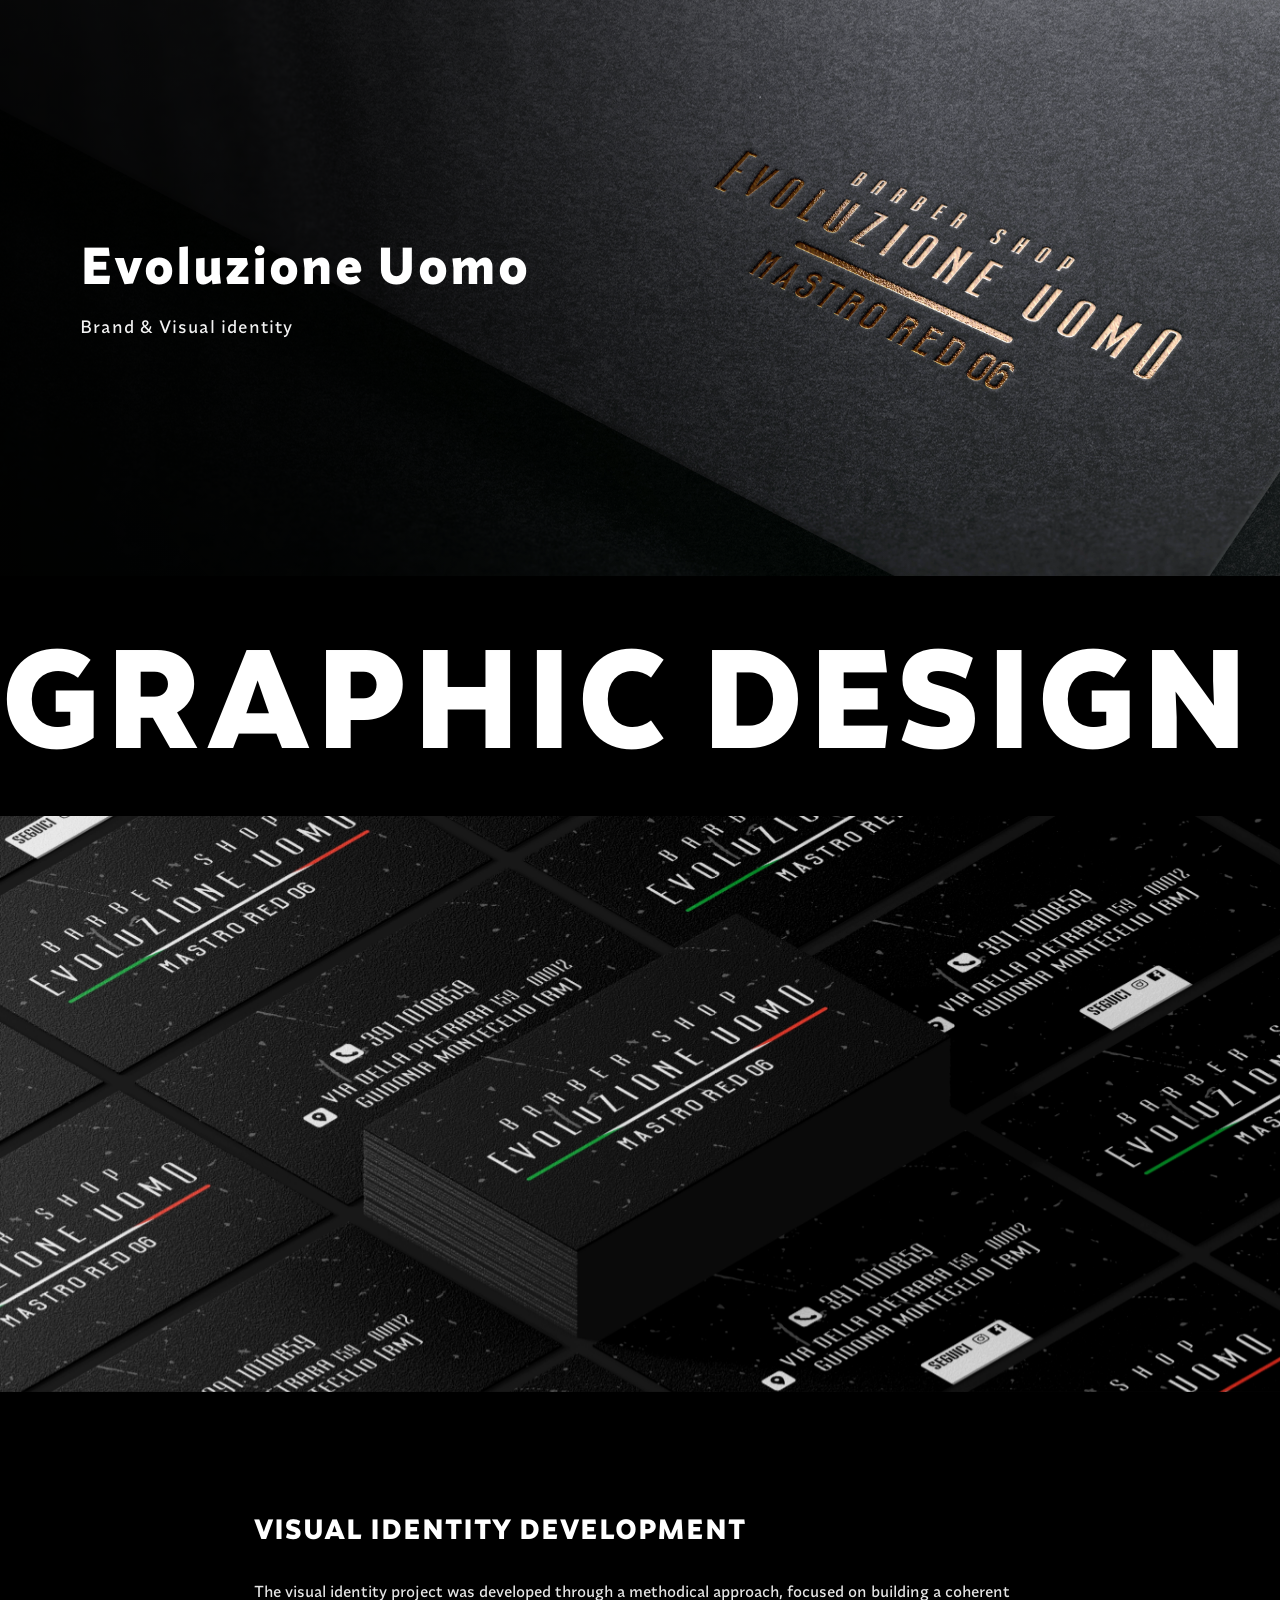
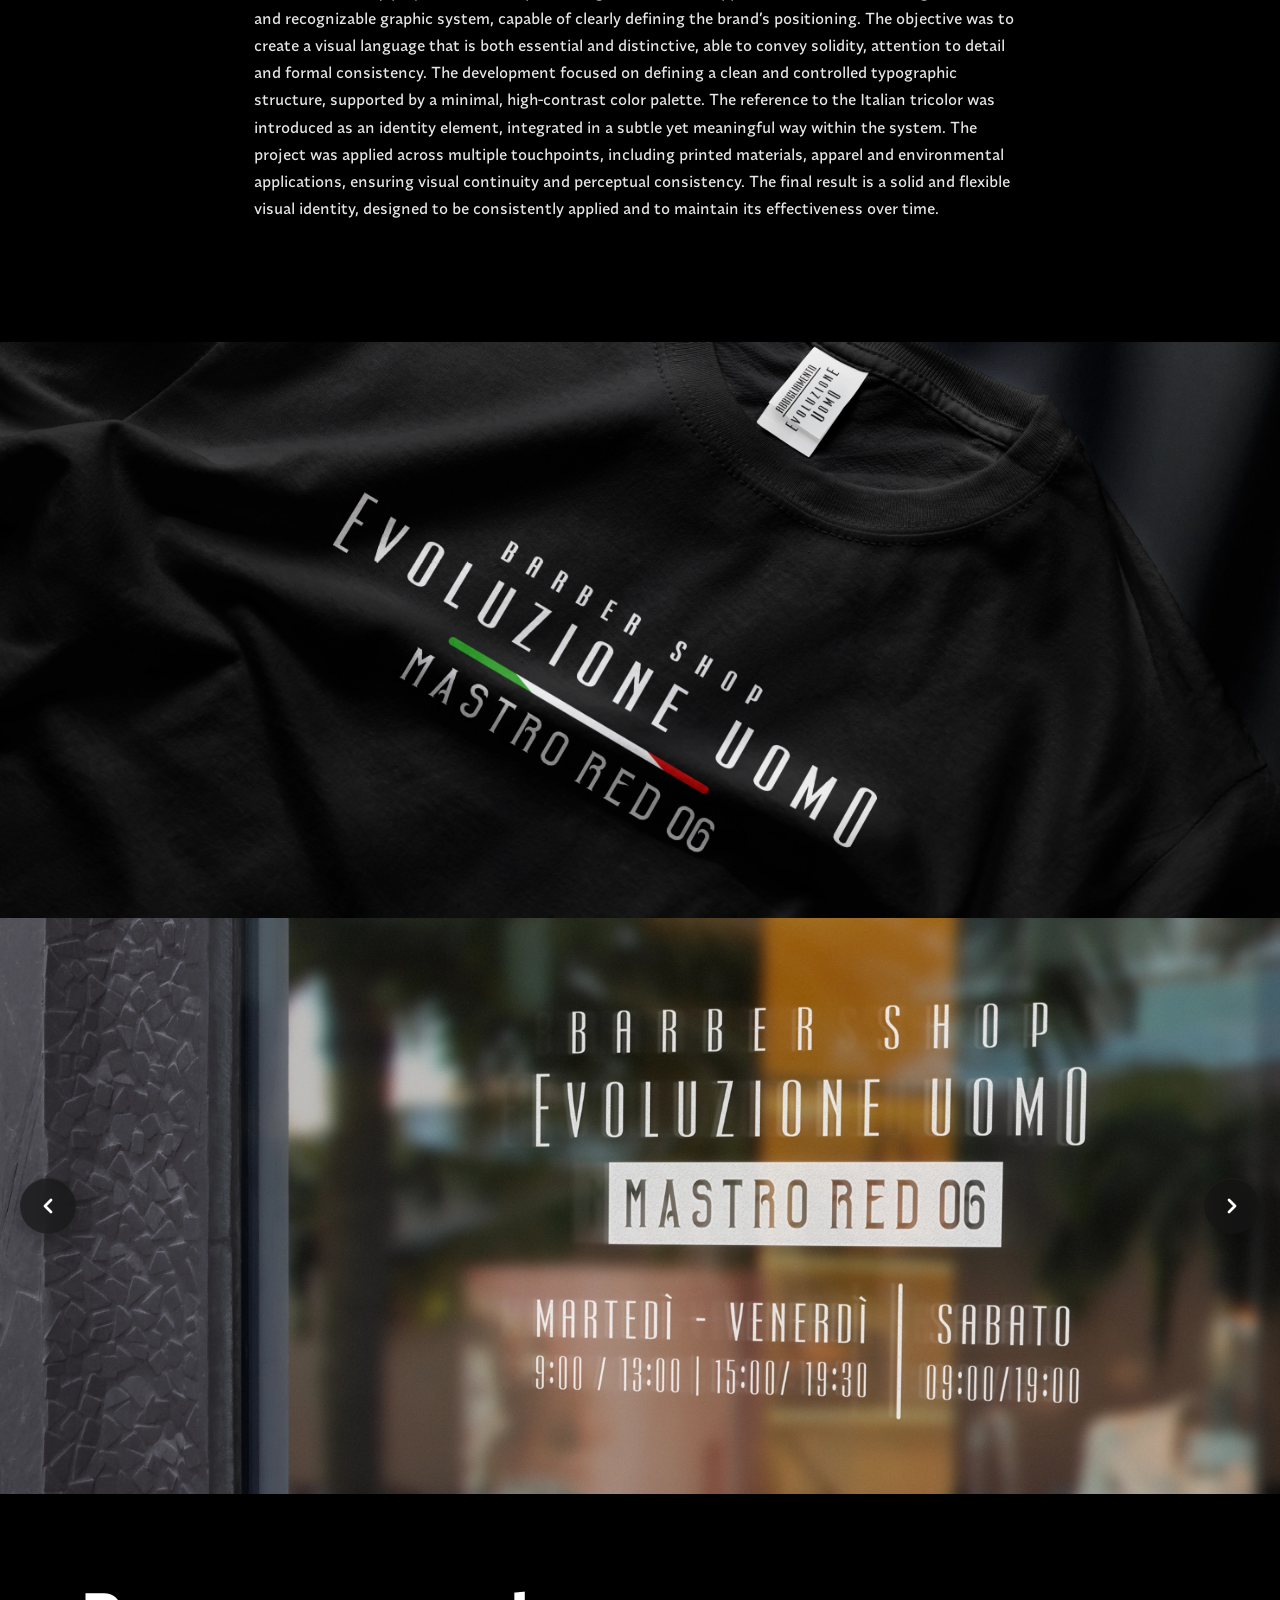
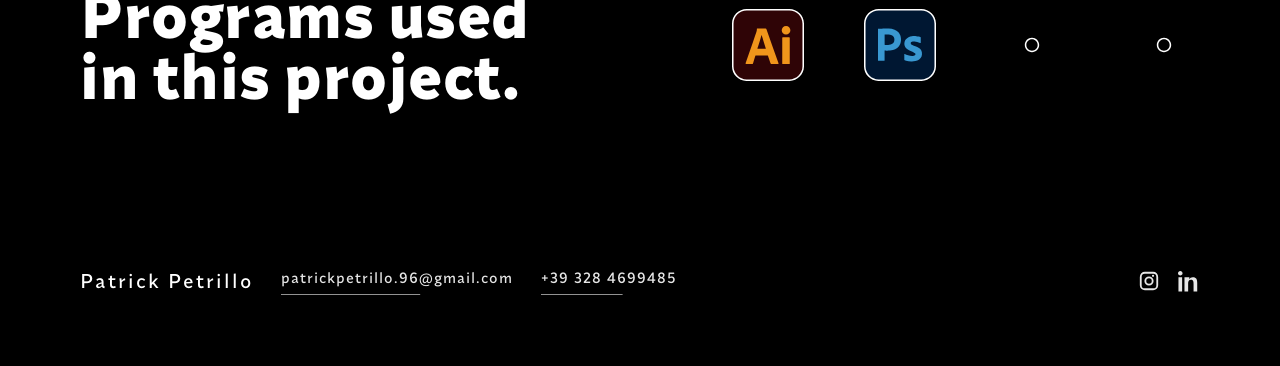
==== commit 6c8a542e: "Update Evoluzione Uomo.html" ====
--- a/Evoluzione Uomo.html
+++ b/Evoluzione Uomo.html
@@ -52,7 +52,9 @@
     </div>
   </section>
 
-  <!-- =====================
+
+
+    <!-- =====================
        MODULO GALLERY (FULL) — SLIDER
   ====================== -->
   <section class="gallery-full" aria-label="Gallery full image" data-gallery>
@@ -60,8 +62,7 @@
 
       <div class="gallery-full__viewport">
         <div class="gallery-full__track" data-gallery-track>
-          <img class="gallery-full__slide" src="Evoluzione Uomo/Vetrofania.webp" alt="Evoluzione Uomo">
-          <img class="gallery-full__slide" src="Evoluzione Uomo/Vetrofania2.webp" alt="Evoluzione Uomo">
+          <img class="gallery-full__slide" src="Evoluzione Uomo/Business Cards.webp" alt="Evoluzione Uomo">
         </div>
       </div>
 
@@ -79,6 +80,7 @@
 
     </div>
   </section>
+ 
 
   <!-- =====================
        MODULO TESTO
@@ -106,32 +108,6 @@
     </div>
   </section>
 
-  <!-- =====================
-       MODULO GALLERY (FULL) — SLIDER
-  ====================== -->
-  <section class="gallery-full" aria-label="Gallery full image" data-gallery>
-    <div class="gallery-full__frame">
-
-      <div class="gallery-full__viewport">
-        <div class="gallery-full__track" data-gallery-track>
-          <img class="gallery-full__slide" src="Evoluzione Uomo/Business Cards.webp" alt="Evoluzione Uomo">
-        </div>
-      </div>
-
-      <button class="gallery-full__arrow gallery-full__arrow--left" type="button" data-gallery-prev aria-label="Immagine precedente">
-        <svg class="gallery-full__arrow-svg" viewBox="0 0 24 24" aria-hidden="true">
-          <path d="M15 6 L9 12 L15 18"/>
-        </svg>
-      </button>
-
-      <button class="gallery-full__arrow gallery-full__arrow--right" type="button" data-gallery-next aria-label="Immagine successiva">
-        <svg class="gallery-full__arrow-svg" viewBox="0 0 24 24" aria-hidden="true">
-          <path d="M9 6 L15 12 L9 18"/>
-        </svg>
-      </button>
-
-    </div>
-  </section>
 
   <!-- =====================
        MODULO GALLERY (FULL) — SLIDER
@@ -160,7 +136,7 @@
     </div>
   </section>
 
-  <!-- =====================
+   <!-- =====================
        MODULO GALLERY (FULL) — SLIDER
   ====================== -->
   <section class="gallery-full" aria-label="Gallery full image" data-gallery>
@@ -168,7 +144,8 @@
 
       <div class="gallery-full__viewport">
         <div class="gallery-full__track" data-gallery-track>
-          <img class="gallery-full__slide" src="Evoluzione Uomo/Cartellino.webp" alt="Evoluzione Uomo">
+          <img class="gallery-full__slide" src="Evoluzione Uomo/Vetrofania.webp" alt="Evoluzione Uomo">
+          <img class="gallery-full__slide" src="Evoluzione Uomo/Vetrofania2.webp" alt="Evoluzione Uomo">
         </div>
       </div>
 
@@ -186,6 +163,11 @@
 
     </div>
   </section>
+
+
+
+
+  
 
   <!-- =====================
        MODULO PROGRAMS USED
--- a/style.css
+++ b/style.css
@@ -281,6 +281,13 @@
     animation-duration: 18s;
   }
 }
+
+
+
+
+
+
+
 
 /* =====================
    MODULO PORTFOLIO
@@ -309,6 +316,11 @@
   color: #fff;
   background: #111;
   transform: translateZ(0);
+}
+
+.p-card--full {
+  grid-column: 1 / -1;
+  height: 150px;
 }
 
 .p-card--big {
@@ -345,7 +357,7 @@
   right: 0;
   bottom: 40px;
   text-align: center;
-  padding: 0 0px;
+  padding: 0;
 }
 
 .p-card__title {
@@ -407,6 +419,11 @@
     gap: 24px;
   }
 
+  .p-card--full {
+    grid-column: 1 / -1;
+    height: 150px;
+  }
+
   .p-card--big {
     grid-column: 1 / -1;
   }
@@ -432,6 +449,12 @@
     padding: 0 18px;
   }
 
+  .p-card--full {
+    grid-column: 1 / -1;
+    height: 150px;
+    min-height: unset;
+  }
+
   .p-card {
     height: 64vw;
     min-height: 360px;
@@ -442,6 +465,9 @@
     font-size: 30px;
   }
 }
+
+
+
 
 
 
@@ -1495,6 +1521,7 @@
   width: 100%;
   aspect-ratio: 9 / 16;
   max-height: 600px;
+  border-radius: 24px;
   overflow: hidden;
   background: #111;
 }
@@ -1771,3 +1798,20 @@
     line-height: 1.6;
   }
 }
+
+
+
+
+
+
+
+
+
+
+
+
+
+
+
+
+
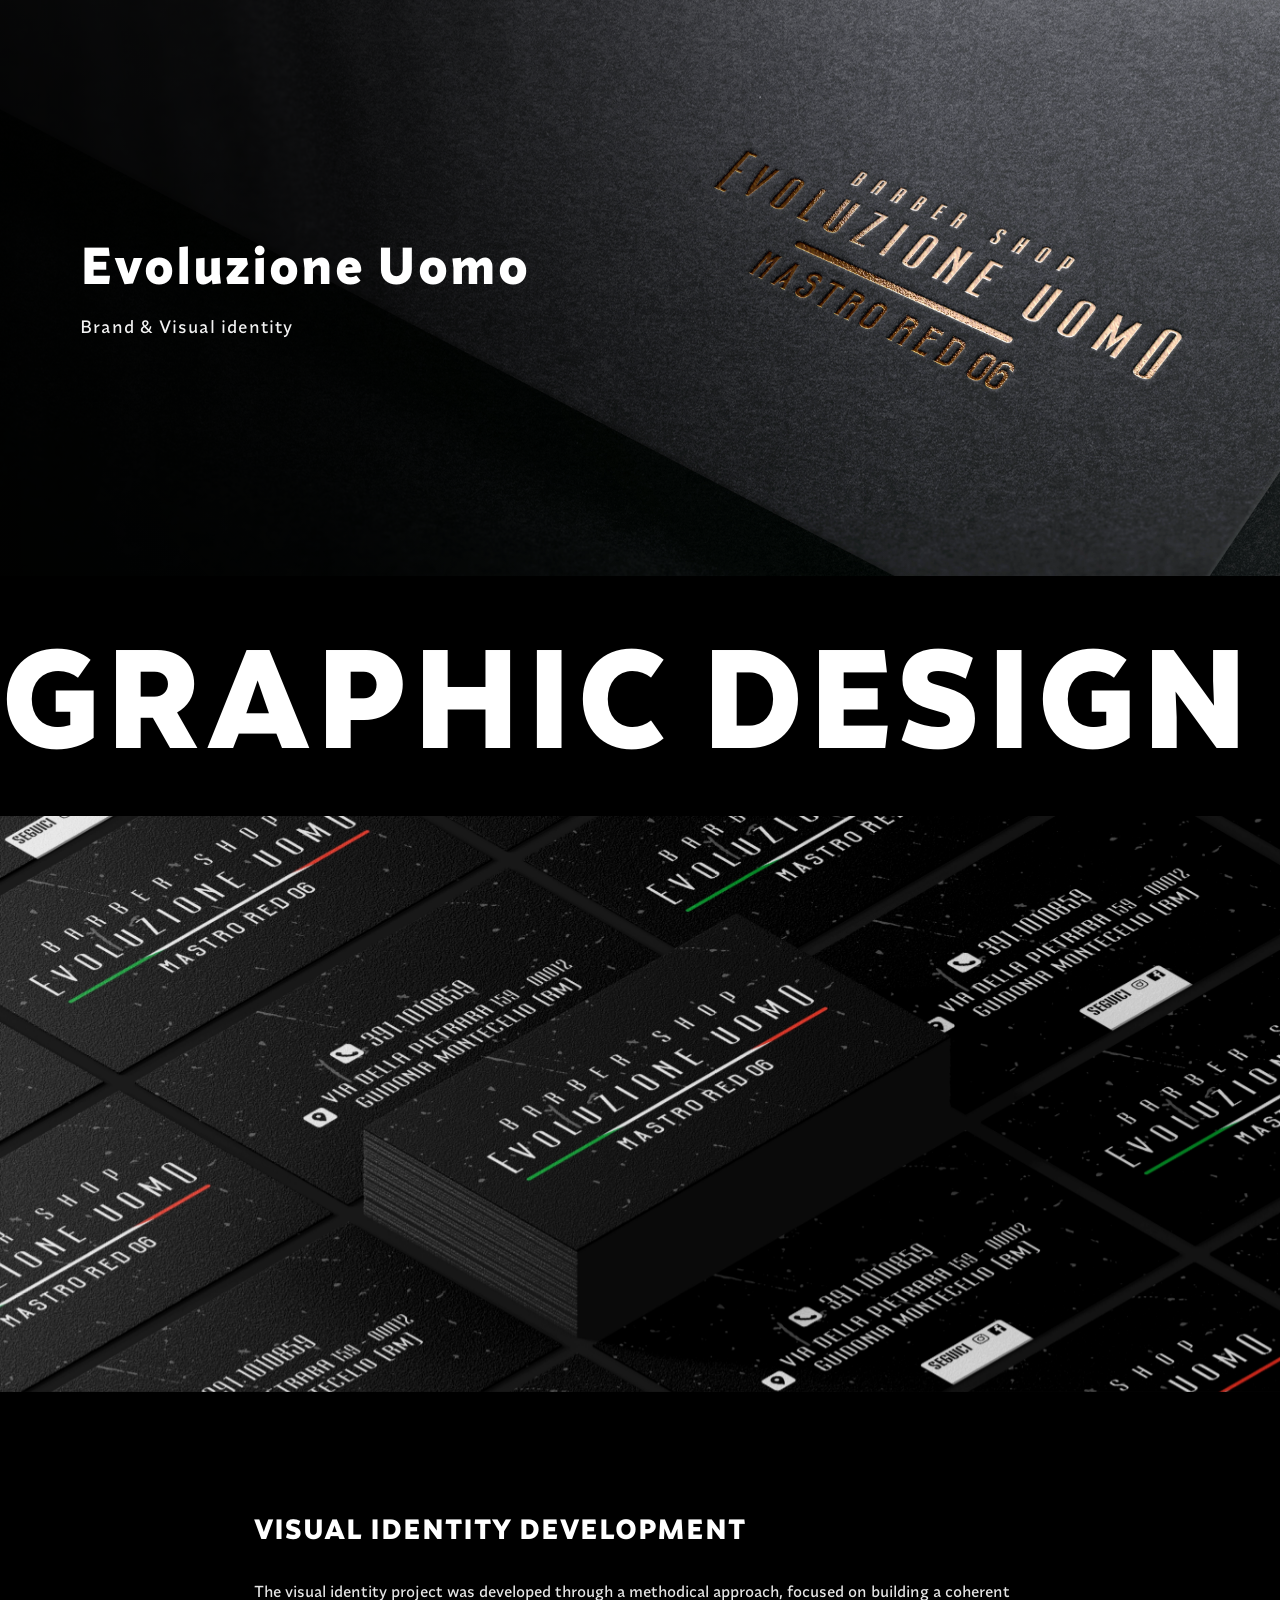
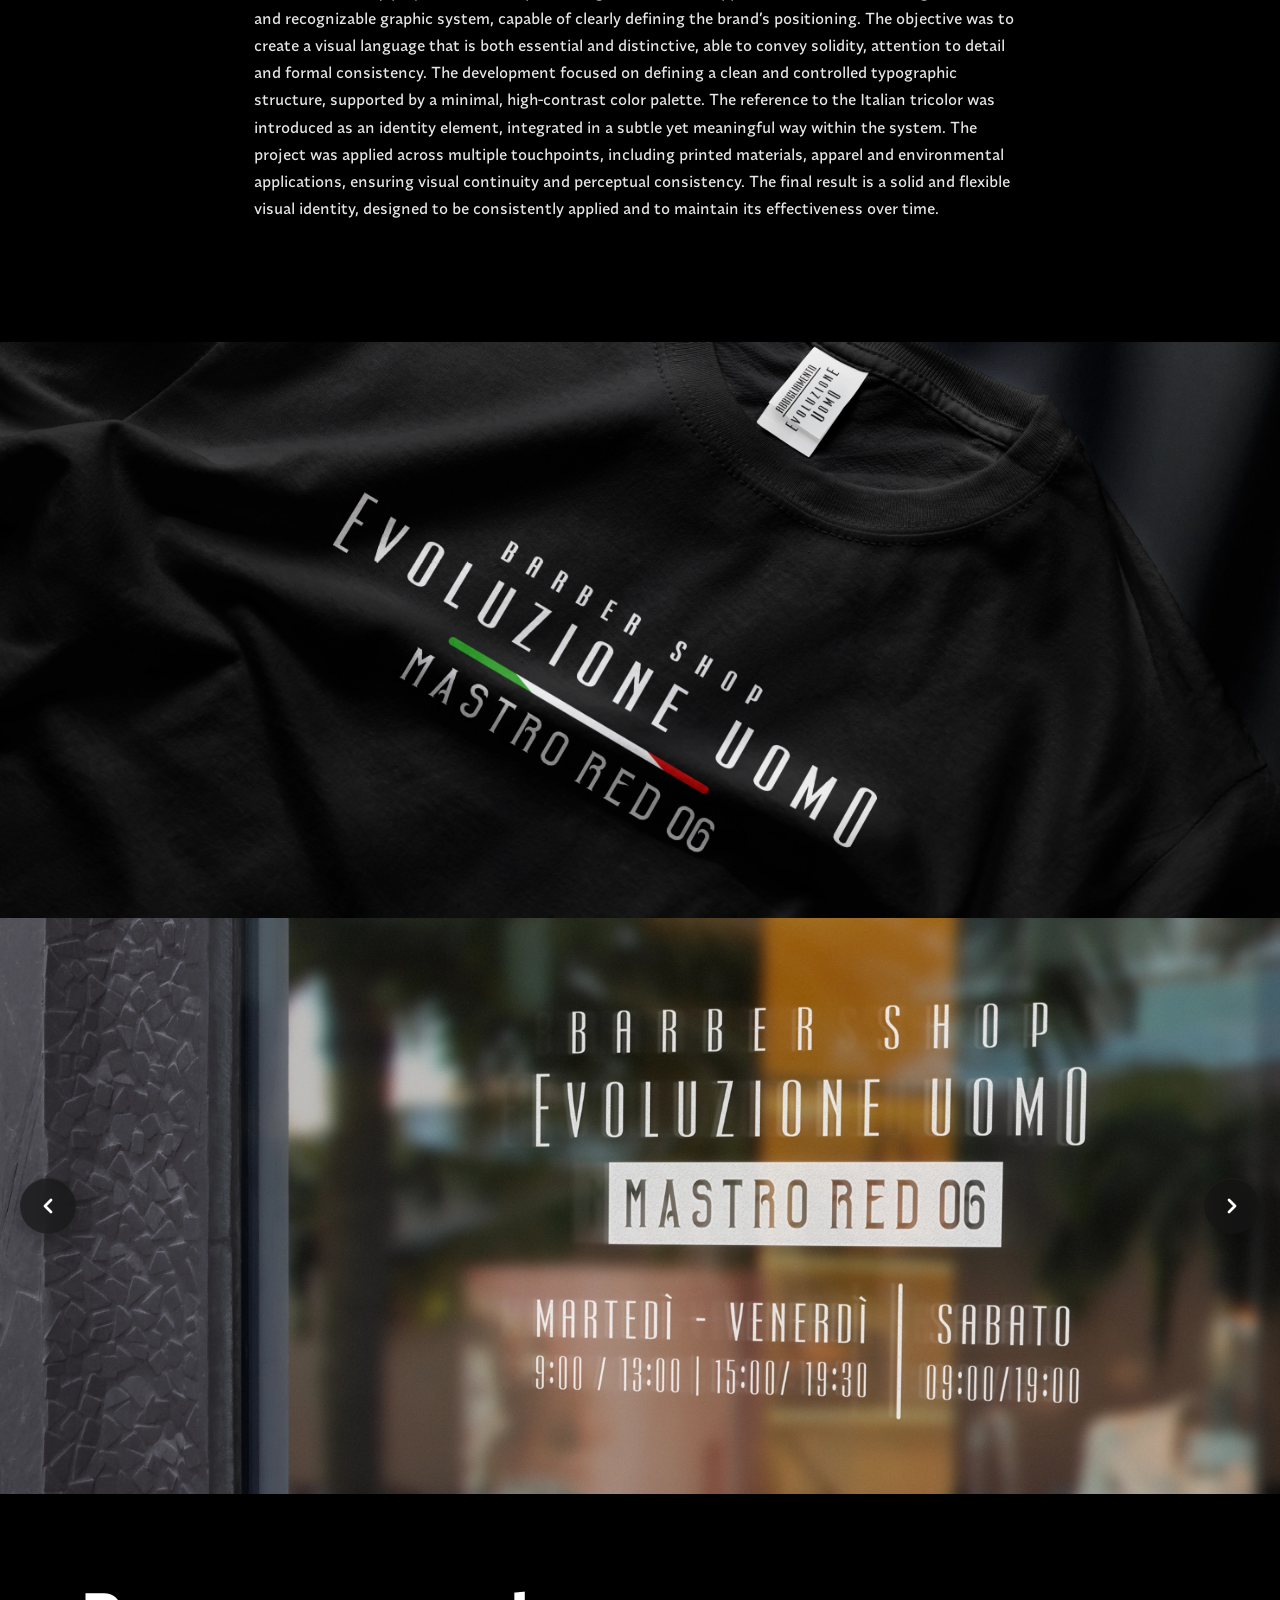
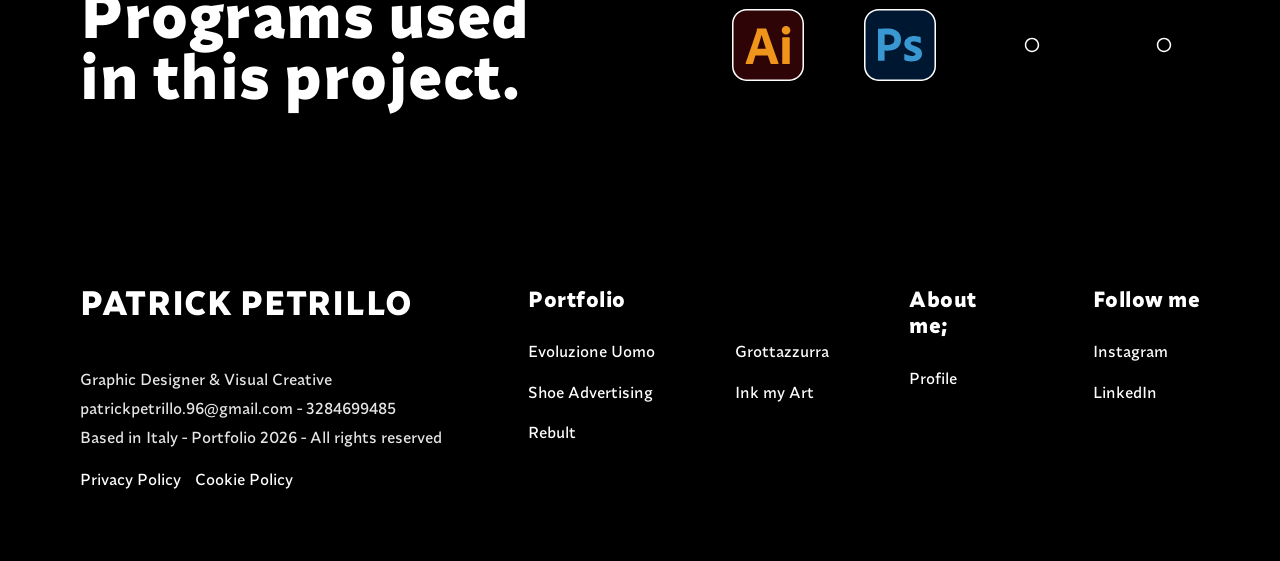
==== commit cede5789: "Update Evoluzione Uomo.html" ====
--- a/Evoluzione Uomo.html
+++ b/Evoluzione Uomo.html
@@ -9,10 +9,10 @@
 </head>
 <body>
 
-  <!-- =====================
+<!-- =====================
      FLOATING HOME BUTTON
 ====================== -->
-<a href="index.html" class="floating-home" aria-label="Torna alla home">
+<a href="index.html#portfolio" class="floating-home" aria-label="Vai al portfolio">
   <h1 class="floating-home__text">HOME</h1>
 </a>
   
@@ -213,42 +213,56 @@
 
 
   
-  <!-- =====================
-       MODULO CONTATTI & SOCIAL
-  ====================== -->
-  <section class="contact-bar" aria-label="Contatti e social">
-    <div class="contact-bar__inner">
-
-      <div class="contact-bar__left">
-        <span class="contact-bar__name">Patrick Petrillo</span>
-
-        <a class="contact-bar__link" href="mailto:patrickpetrillo.96@gmail.com">
-          patrickpetrillo.96@gmail.com
-        </a>
-
-        <a class="contact-bar__link" href="tel:+393284699485">
-          +39 328 4699485
-        </a>
-      </div>
-
-      <div class="contact-bar__right" aria-label="Social links">
-        <a class="contact-bar__social" href="https://www.instagram.com/patrickpetrillo/" target="_blank" rel="noopener" aria-label="Instagram">
-          <svg viewBox="0 0 24 24" aria-hidden="true">
-            <path d="M7.5 2h9A5.5 5.5 0 0 1 22 7.5v9A5.5 5.5 0 0 1 16.5 22h-9A5.5 5.5 0 0 1 2 16.5v-9A5.5 5.5 0 0 1 7.5 2zm0 2A3.5 3.5 0 0 0 4 7.5v9A3.5 3.5 0 0 0 7.5 20h9a3.5 3.5 0 0 0 3.5-3.5v-9A3.5 3.5 0 0 0 16.5 4h-9z"/>
-            <path d="M12 7a5 5 0 1 1 0 10 5 5 0 0 1 0-10zm0 2a3 3 0 1 0 0 6 3 3 0 0 0 0-6z"/>
-            <path d="M17.6 6.4a1.2 1.2 0 1 1-2.4 0 1.2 1.2 0 0 1 2.4 0z"/>
-          </svg>
-        </a>
-
-        <a class="contact-bar__social" href="https://www.linkedin.com/in/patrick-petrillo-040746150/" target="_blank" rel="noopener" aria-label="LinkedIn">
-          <svg viewBox="0 0 24 24" aria-hidden="true">
-            <path d="M4.98 3.5C4.98 4.88 3.87 6 2.5 6S0 4.88 0 3.5 1.12 1 2.5 1s2.48 1.12 2.48 2.5zM0.5 23.5h4V7.98h-4V23.5zM8.5 7.98h3.83v2.12h.05c.53-1 1.84-2.06 3.79-2.06 4.05 0 4.8 2.66 4.8 6.12v9.34h-4v-8.28c0-1.97-.04-4.5-2.74-4.5-2.74 0-3.16 2.14-3.16 4.35v8.43h-4V7.98z"/>
-          </svg>
-        </a>
-      </div>
-
-    </div>
-  </section>
-
-</body>
-</html>
+<!-- =====================
+     FOOTER
+===================== -->
+<footer class="site-footer">
+  <div class="site-footer__inner">
+
+    <!-- SINISTRA -->
+    <div class="site-footer__brand">
+      <h2 class="site-footer__logo">PATRICK PETRILLO</h2>
+
+      <div class="site-footer__info">
+        <p>Graphic Designer & Visual Creative</p>
+        <p>patrickpetrillo.96@gmail.com - 3284699485</p>
+        <p>Based in Italy - Portfolio 2026 - All rights reserved</p>
+      </div>
+
+      <div class="site-footer__legal">
+        <a href="#">Privacy Policy</a>
+        <a href="#">Cookie Policy</a>
+      </div>
+    </div>
+
+    <!-- DESTRA -->
+    <div class="site-footer__links">
+
+      <div class="site-footer__col">
+        <h3>Portfolio</h3>
+        <a href="Evoluzione Uomo.html">Evoluzione Uomo</a>
+        <a href="Shoe Advertising.html">Shoe Advertising</a>
+        <a href="Rebult.htm">Rebult</a>
+      </div>
+
+      <div class="site-footer__col">
+        <h3>&nbsp;</h3>
+        <a href="Grottazzurra.html">Grottazzurra</a>
+        <a href="Inkmyart.html">Ink my Art</a>
+      </div>
+
+      <div class="site-footer__col">
+        <h3>About me;</h3>
+        <a href="Profilo.html">Profile</a>
+      </div>
+
+
+      <div class="site-footer__col">
+        <h3>Follow me</h3>
+        <a href="#">Instagram</a>
+        <a href="#">LinkedIn</a>
+      </div>
+
+    </div>
+  </div>
+</footer>
--- a/style.css
+++ b/style.css
@@ -6,6 +6,7 @@
   padding: 0;
   box-sizing: border-box;
 }
+
 
 /* =====================
    FONT
@@ -421,7 +422,7 @@
 
   .p-card--full {
     grid-column: 1 / -1;
-    height: 150px;
+    height: 50px;
   }
 
   .p-card--big {
@@ -451,13 +452,13 @@
 
   .p-card--full {
     grid-column: 1 / -1;
-    height: 150px;
+    height: 30px;
     min-height: unset;
   }
 
   .p-card {
     height: 64vw;
-    min-height: 360px;
+    min-height: 460px;
     border-radius: 22px;
   }
 
@@ -806,164 +807,6 @@
 
 
 
-
-/* =====================
-   MODULO CONTATTI & SOCIAL
-===================== */
-.contact-bar {
-  background: #000;
-  padding: 70px 0;
-}
-
-.contact-bar__inner {
-  max-width: 1320px;
-  margin: 0 auto;
-  padding: 0 80px;
-  display: flex;
-  align-items: center;
-  justify-content: space-between;
-  gap: 40px;
-}
-
-.contact-bar__left {
-  display: flex;
-  align-items: center;
-  gap: 28px;
-  flex-wrap: wrap;
-}
-
-.contact-bar__name {
-  font-size: 20px;
-  letter-spacing: 2px;
-  font-weight: 500;
-  white-space: nowrap;
-}
-
-.contact-bar__link {
-  color: #fff;
-  text-decoration: none;
-  font-size: 15px;
-  letter-spacing: 1px;
-  opacity: 0.9;
-  position: relative;
-  padding-bottom: 6px;
-}
-
-.contact-bar__link::after {
-  content: "";
-  position: absolute;
-  left: 0;
-  right: 0;
-  bottom: 0;
-  height: 1px;
-  background: rgba(255, 255, 255, 0.75);
-  transform: scaleX(0.6);
-  transform-origin: left;
-  opacity: 0.85;
-  transition: transform 0.22s ease, opacity 0.22s ease;
-}
-
-.contact-bar__link:hover::after {
-  transform: scaleX(1);
-  opacity: 1;
-}
-
-.contact-bar__right {
-  display: flex;
-  align-items: center;
-  gap: 18px;
-}
-
-.contact-bar__social {
-  width: 22px;
-  height: 22px;
-  display: grid;
-  place-items: center;
-  color: #fff;
-  opacity: 0.9;
-  transition: opacity 0.2s ease, transform 0.2s ease;
-  text-decoration: none;
-}
-
-.contact-bar__social:hover {
-  opacity: 1;
-  transform: scale(1.05);
-}
-
-.contact-bar__social svg {
-  width: 100%;
-  height: 100%;
-  fill: currentColor;
-}
-
-@media (max-width: 900px) {
-  .contact-bar__inner {
-    padding: 0 18px;
-    flex-direction: column;
-    align-items: flex-start;
-    gap: 26px;
-  }
-
-  .contact-bar__right {
-    justify-content: flex-start;
-  }
-}
-
-@media (max-width: 600px) {
-  .contact-bar {
-    padding: 46px 0;
-  }
-
-  .contact-bar__inner {
-    padding: 0 18px;
-    gap: 22px;
-    align-items: center;
-    text-align: center;
-  }
-
-  .contact-bar__left {
-    gap: 14px;
-    flex-direction: column;
-    align-items: center;
-    width: 100%;
-  }
-
-  .contact-bar__name {
-    font-size: 18px;
-    letter-spacing: 1.4px;
-    text-align: center;
-  }
-
-  .contact-bar__link {
-    font-size: 14px;
-    padding-bottom: 4px;
-  }
-
-  .contact-bar__link::after {
-    left: 50%;
-    right: auto;
-    width: 100%;
-    transform: translateX(-50%) scaleX(0.6);
-    transform-origin: center;
-  }
-
-  .contact-bar__link:hover::after {
-    transform: translateX(-50%) scaleX(1);
-  }
-
-  .contact-bar__right {
-    gap: 16px;
-    justify-content: center;
-    width: 100%;
-  }
-
-  .contact-bar__social {
-    width: 24px;
-    height: 24px;
-  }
-}
-
-
 /* =====================
    MODULO PROGRAMS USED
 ===================== */
@@ -1812,6 +1655,129 @@
 
 
 
-
-
-
+/* =====================
+   FOOTER ISTITUZIONALE
+===================== */
+.site-footer {
+  background: #000000;
+  color: #ffffff;
+  padding: 90px 60px 70px;
+}
+
+.site-footer__inner {
+  max-width: 1200px;   /* controlla larghezza */
+  margin: 0 auto;      /* QUESTO centra tutto */
+  padding: 0 20px;     /* margine interno mobile */
+  display: grid;
+  grid-template-columns: 1.2fr 1.8fr;;
+  align-items: start;
+}
+
+.site-footer__brand {
+  max-width: 420px;
+}
+
+.site-footer__logo {
+  margin: 0 0 48px;
+  font-size: 34px;
+  font-weight: 600;
+  letter-spacing: 0.02em;
+  line-height: 1;
+}
+
+.site-footer__info p {
+  margin: 0 0 6px;
+  font-size: 16px;
+  line-height: 1.45;
+  font-weight: 500;
+}
+
+.site-footer__legal {
+  margin-top: 18px;
+  display: flex;
+  flex-wrap: wrap;
+  gap: 14px;
+}
+
+.site-footer__legal a,
+.site-footer__col a {
+  color: #ffffff;
+  text-decoration: none;
+  transition: opacity 0.25s ease;
+}
+
+.site-footer__legal a:hover,
+.site-footer__col a:hover {
+  opacity: 0.7;
+}
+
+.site-footer__links {
+  display: grid;
+  grid-template-columns: repeat(4, auto);
+  gap: 80px;
+
+  justify-content: end;   /* 👉 spinge tutto a destra */
+}
+
+.site-footer__col h3 {
+  margin: 0 0 28px;
+  font-size: 22px;
+  font-weight: 700;
+  line-height: 1.2;
+}
+
+.site-footer__col a {
+  display: block;
+  margin-bottom: 18px;
+  font-size: 16px;
+  line-height: 1.4;
+  font-weight: 500;
+}
+
+@media (max-width: 991px) {
+  .site-footer {
+    padding: 70px 24px 50px;
+  }
+
+  .site-footer__inner {
+    grid-template-columns: 1fr;
+    gap: 60px;
+  }
+
+  .site-footer__links {
+    grid-template-columns: 1fr 1fr;
+    gap: 40px 30px;
+  }
+}
+
+@media (max-width: 640px) {
+  .site-footer__logo {
+    font-size: 28px;
+    margin-bottom: 36px;
+  }
+
+  .site-footer__info p,
+  .site-footer__col a {
+    font-size: 15px;
+  }
+
+  .site-footer__col h3 {
+    font-size: 20px;
+    margin-bottom: 20px;
+  }
+
+  .site-footer__links {
+    grid-template-columns: 1fr;
+    gap: 34px;
+  }
+}
+
+
+
+
+
+
+
+
+
+
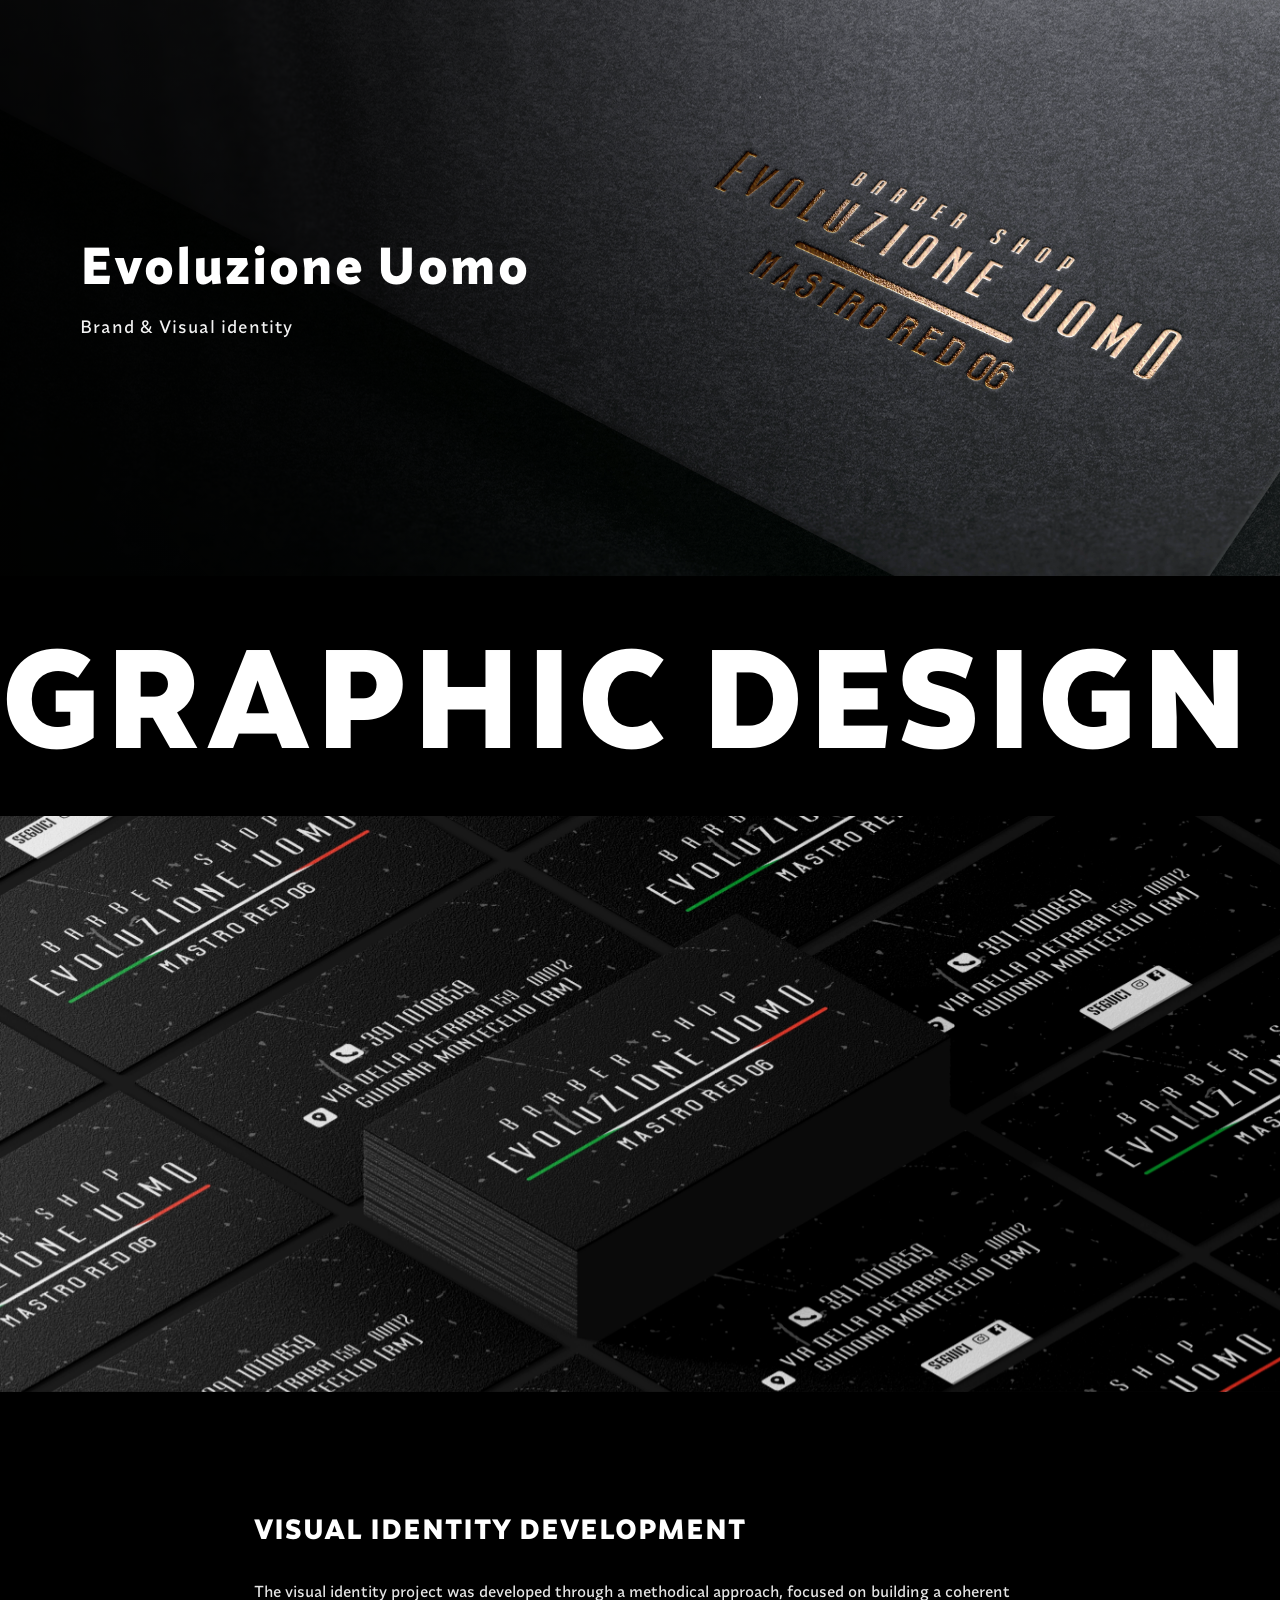
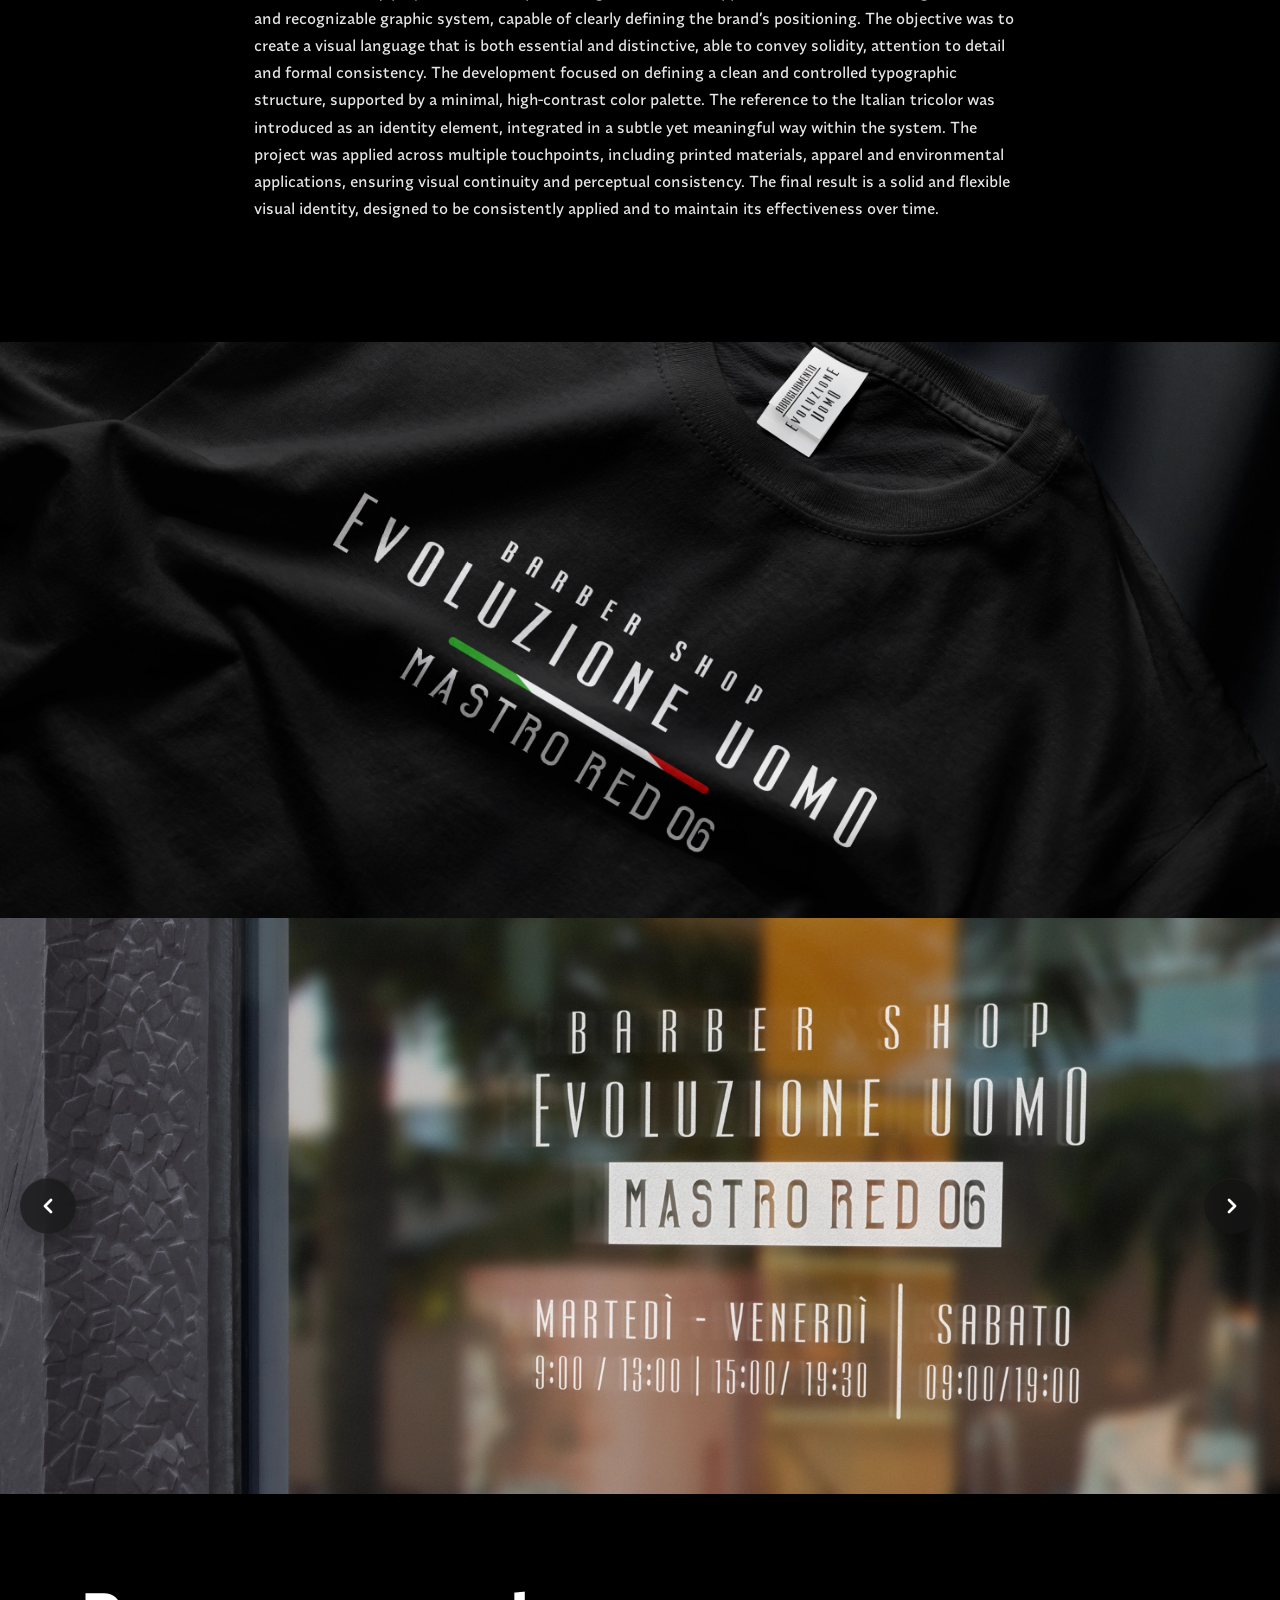
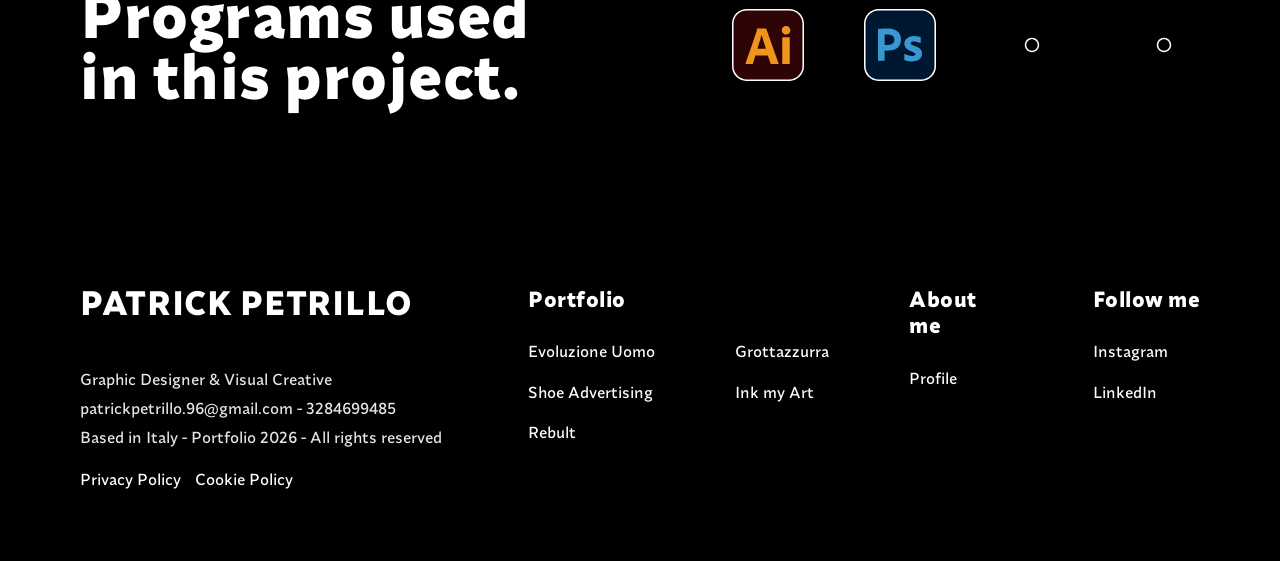
==== commit c79eacc4: "Update Evoluzione Uomo.html" ====
--- a/Evoluzione Uomo.html
+++ b/Evoluzione Uomo.html
@@ -252,7 +252,7 @@
       </div>
 
       <div class="site-footer__col">
-        <h3>About me;</h3>
+        <h3>About me</h3>
         <a href="Profilo.html">Profile</a>
       </div>
 
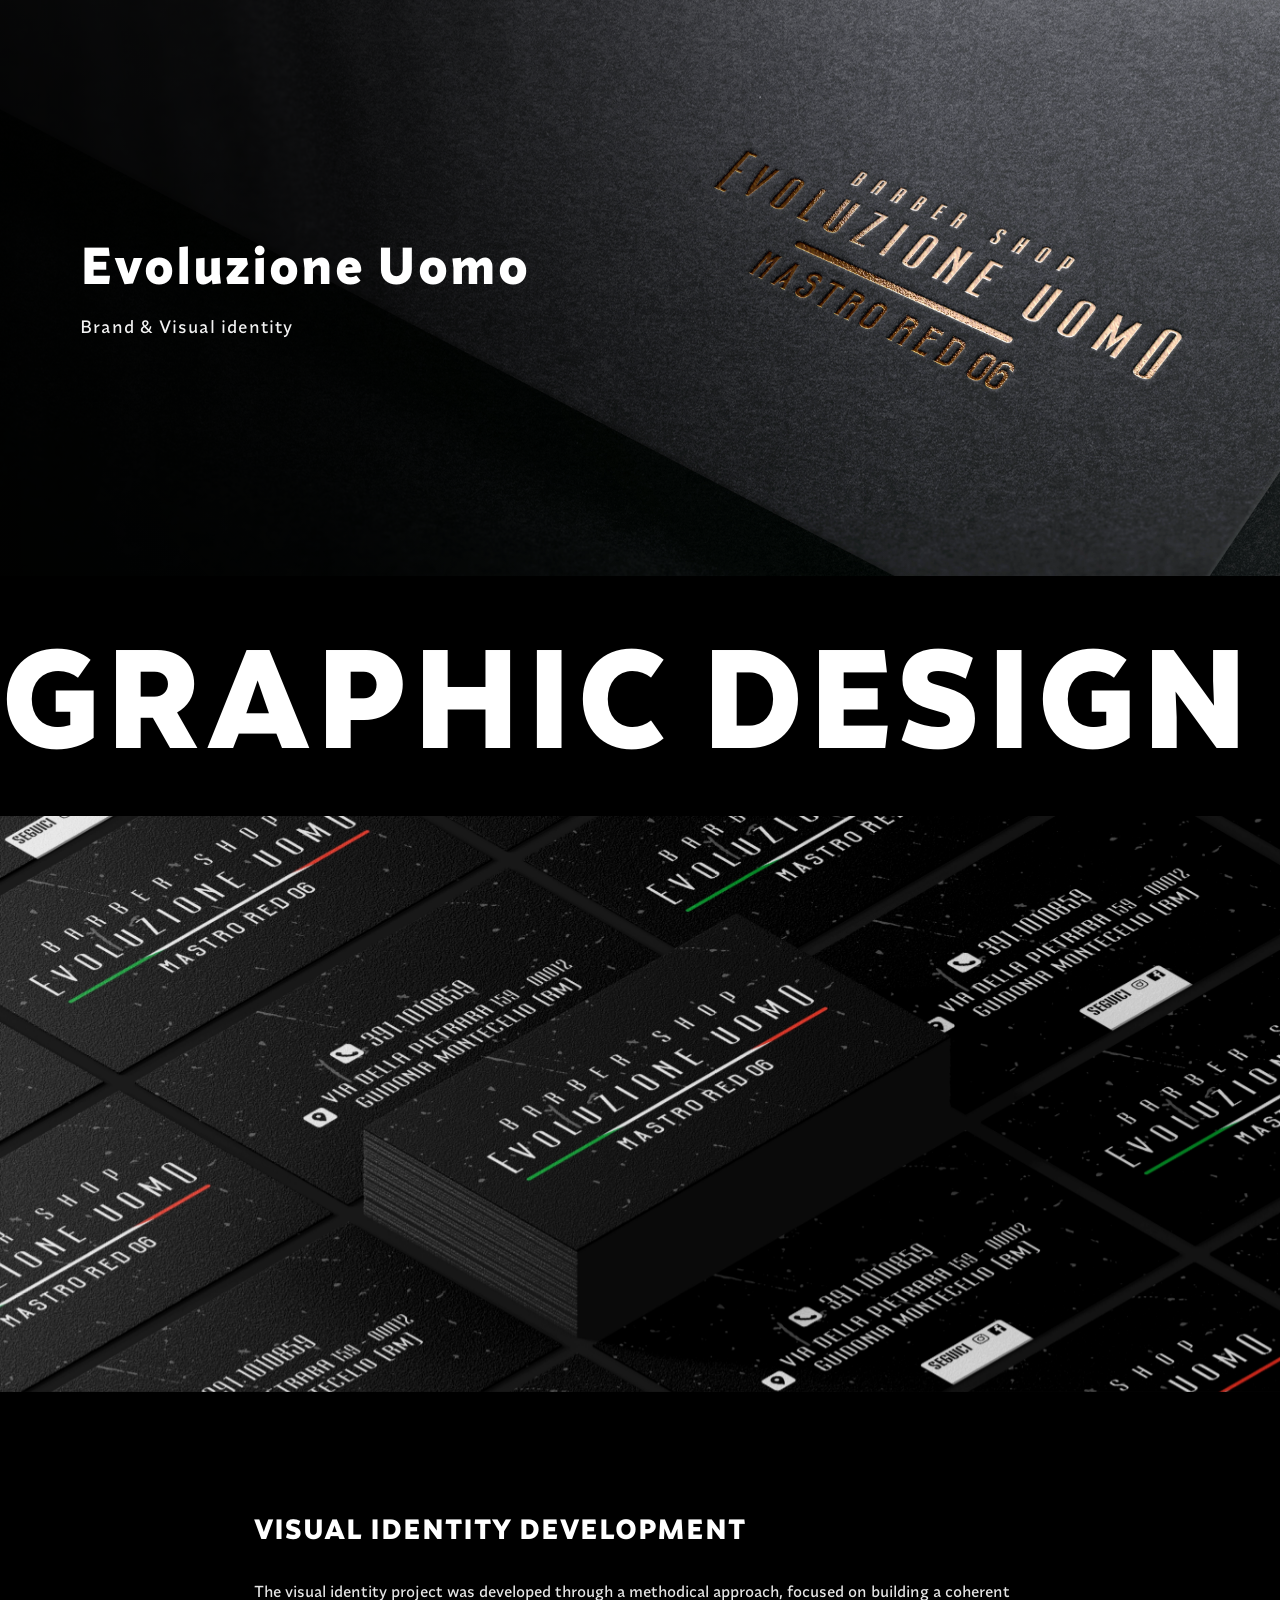
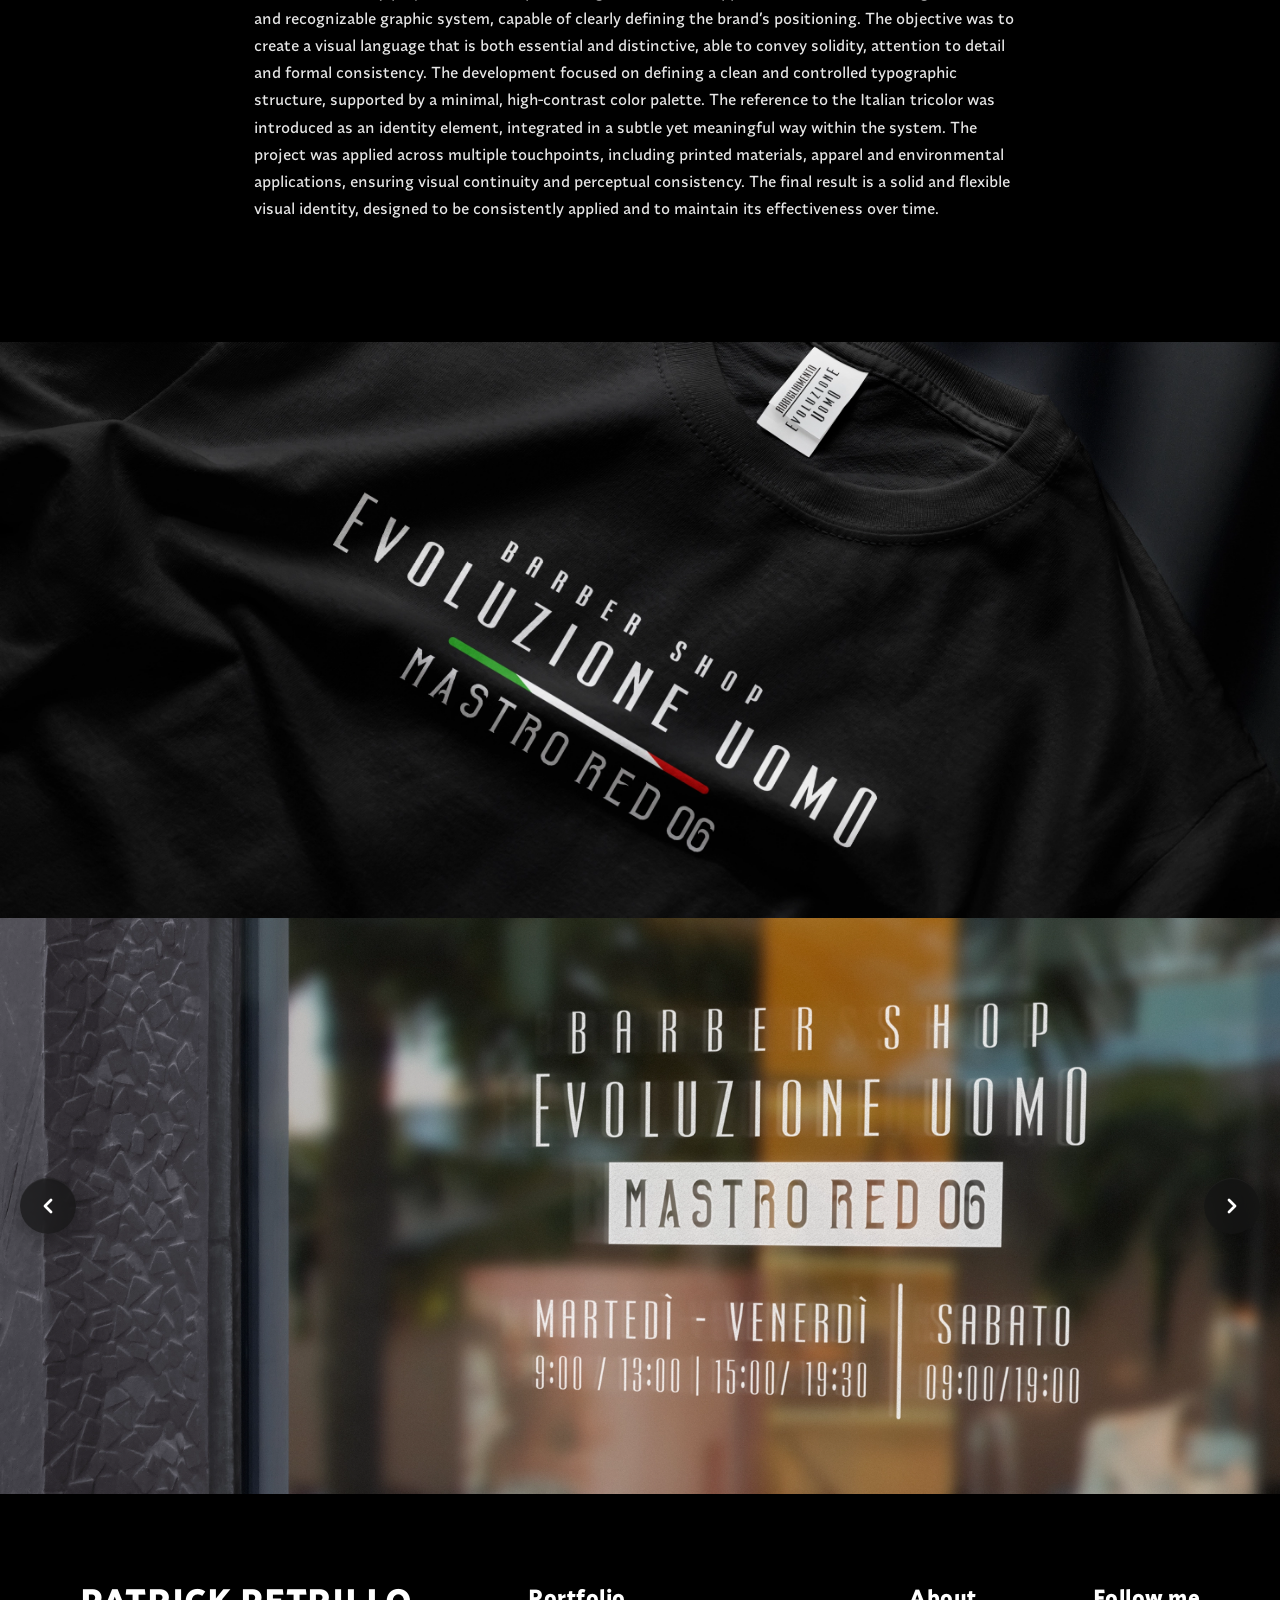
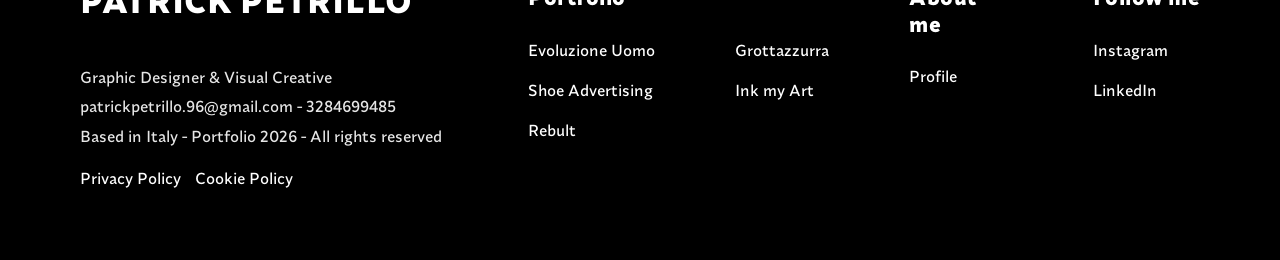
==== commit 7133f28b: "Update Evoluzione Uomo.html" ====
--- a/Evoluzione Uomo.html
+++ b/Evoluzione Uomo.html
@@ -169,43 +169,7 @@
 
   
 
-  <!-- =====================
-       MODULO PROGRAMS USED
-  ====================== -->
-  <section class="programs-module-1" aria-label="Programs used in this project">
-    <div class="programs-module__inner">
-
-      <div class="programs-module__text">
-        <h2 class="programs-module__title-1">
-          Programs used<br>
-          in this project.
-        </h2>
-      </div>
-
-      <div class="programs-module__icons">
-        <div class="programs-module__grid">
-
-          <div class="programs-module__icon">
-            <img src="SVG/icon 01-01.svg" alt="Program icon 1">
-          </div>
-
-          <div class="programs-module__icon">
-            <img src="SVG/icon 01-02.svg" alt="Program icon 2">
-          </div>
-
-          <div class="programs-module__icon">
-            <img src="SVG/icon 01-05.svg" alt="Program icon 3">
-          </div>
-
-          <div class="programs-module__icon">
-            <img src="SVG/icon 01-05.svg" alt="Program icon 4">
-          </div>
-
-        </div>
-      </div>
-
-    </div>
-  </section>
+
 
 
 
@@ -259,8 +223,8 @@
 
       <div class="site-footer__col">
         <h3>Follow me</h3>
-        <a href="#">Instagram</a>
-        <a href="#">LinkedIn</a>
+        <a href="https://www.instagram.com/patrickpetrillo/">Instagram</a>
+        <a href="https://www.linkedin.com/in/patrick-petrillo-040746150/">LinkedIn</a>
       </div>
 
     </div>
